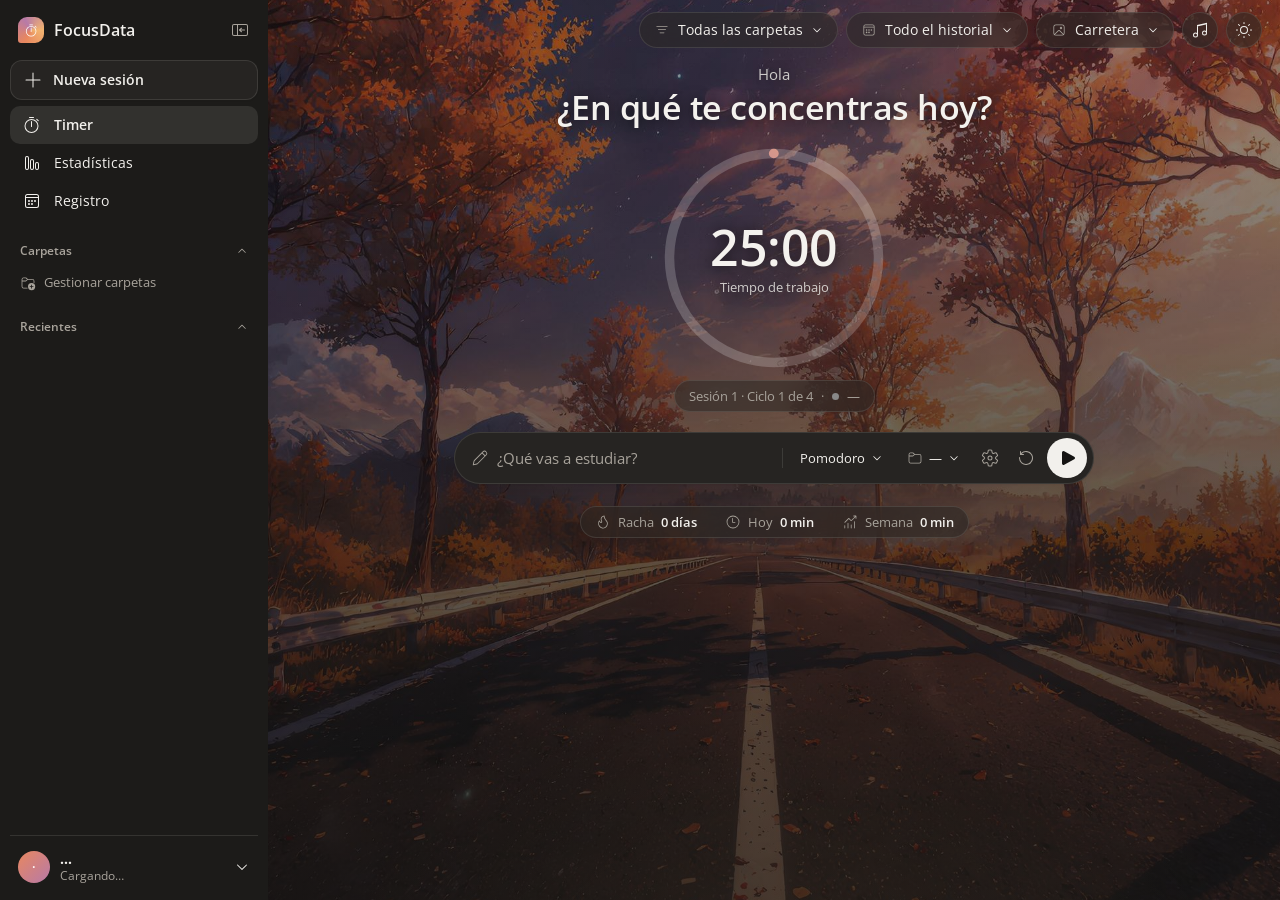
==== static/index.html @ 41c5fb95 "Web: filtro temporal global (hoy, semana, mes, año, todo el historial) - Nueva píldora 'Periodo' en " ====
<!DOCTYPE html>
<html lang="es" data-theme="dark">
<head>
  <meta charset="UTF-8">
  <meta name="viewport" content="width=device-width, initial-scale=1.0">
  <title>FocusData</title>
  <link rel="icon" type="image/svg+xml" href="/static/favicon.svg">
  <link rel="preconnect" href="https://fonts.googleapis.com">
  <link rel="preconnect" href="https://fonts.gstatic.com" crossorigin>
  <link rel="stylesheet" href="https://fonts.googleapis.com/css2?family=Open+Sans:wght@400;600;700&display=swap">
  <link rel="stylesheet" href="/static/css/tokens.css">
  <link rel="stylesheet" href="/static/css/app.css">
  <script type="module" src="/static/js/app.js"></script>
</head>
<body>

<!-- Degradado del anillo: toma los colores de la escena activa -->
<svg width="0" height="0" style="position:absolute" aria-hidden="true" focusable="false">
  <defs>
    <linearGradient id="ringGrad" x1="0" y1="0" x2="1" y2="1">
      <stop offset="0" style="stop-color:var(--s1)"/>
      <stop offset=".5" style="stop-color:var(--s2)"/>
      <stop offset="1" style="stop-color:var(--s3)"/>
    </linearGradient>
  </defs>
</svg>

<div class="app">

  <!-- ══ Barra lateral ══ -->
  <aside class="side" aria-label="Navegación">
    <div class="side-top">
      <span class="brand"><span class="brand-logo"><svg class="ic" aria-hidden="true"><use href="/static/img/icons.svg#i-timer"/></svg></span>FocusData</span>
      <button type="button" class="icon-btn" id="btn-side-close" aria-label="Ocultar barra lateral" title="Ocultar barra lateral"><svg class="ic" aria-hidden="true"><use href="/static/img/icons.svg#i-panel-close"/></svg></button>
    </div>
    <button type="button" class="side-new" id="btn-new"><svg class="ic" aria-hidden="true"><use href="/static/img/icons.svg#i-add"/></svg>Nueva sesión</button>
    <nav>
      <button type="button" class="nav-item" data-go="timer" aria-current="page"><svg class="ic" aria-hidden="true"><use href="/static/img/icons.svg#i-timer"/></svg>Timer</button>
      <button type="button" class="nav-item" data-go="stats"><svg class="ic" aria-hidden="true"><use href="/static/img/icons.svg#i-stats"/></svg>Estadísticas</button>
      <button type="button" class="nav-item" data-go="log"><svg class="ic" aria-hidden="true"><use href="/static/img/icons.svg#i-calendar"/></svg>Registro</button>
    </nav>
    <div class="side-scroll">
      <div class="side-sec">
        <button type="button" class="sec-h" data-toggle="side-folders" aria-expanded="true">Carpetas<svg class="ic s12 chev-d" aria-hidden="true"><use href="/static/img/icons.svg#i-chev-down"/></svg></button>
        <div class="tree-sub open" id="side-folders"><div>
          <div id="side-tree"></div>
          <button type="button" class="sec-link" data-go="folders"><svg class="ic s16" aria-hidden="true"><use href="/static/img/icons.svg#i-folder-add"/></svg>Gestionar carpetas</button>
        </div></div>
      </div>
      <div class="side-sec">
        <button type="button" class="sec-h" data-toggle="side-recents" aria-expanded="true">Recientes<svg class="ic s12 chev-d" aria-hidden="true"><use href="/static/img/icons.svg#i-chev-down"/></svg></button>
        <div class="tree-sub open" id="side-recents"><div id="recents"></div></div>
      </div>
    </div>
    <div class="side-foot">
      <button type="button" class="me" id="btn-me" aria-haspopup="menu" aria-expanded="false">
        <span class="avatar" id="me-avatar">·</span>
        <span class="me-text"><b id="me-name">…</b><small id="me-sub">Cargando…</small></span>
        <svg class="ic s16" aria-hidden="true"><use href="/static/img/icons.svg#i-chev-down"/></svg>
      </button>
    </div>
  </aside>
  <button type="button" class="side-backdrop" id="side-backdrop" aria-label="Cerrar barra lateral"></button>

  <!-- ══ Zona principal ══ -->
  <main class="main" data-bg-drop>
    <div class="scene" aria-hidden="true">
      <div class="scene-photo"></div>
      <div class="scene-amb"></div>
    </div>

    <header class="topbar">
      <button type="button" class="icon-btn open-side" id="btn-side-open" aria-label="Mostrar barra lateral" title="Mostrar barra lateral"><svg class="ic" aria-hidden="true"><use href="/static/img/icons.svg#i-panel-open"/></svg></button>
      <span class="crumb" id="crumb"></span>
      <span class="sp"></span>
      <button type="button" class="btn" id="btn-filter" aria-haspopup="menu" aria-expanded="false">
        <svg class="ic s16 lead" aria-hidden="true"><use href="/static/img/icons.svg#i-filter"/></svg>
        <span class="pill-label" id="btn-filter-label">Todas las carpetas</span>
        <svg class="ic s12" aria-hidden="true"><use href="/static/img/icons.svg#i-chev-down"/></svg>
      </button>
      <button type="button" class="btn" id="btn-period" aria-haspopup="menu" aria-expanded="false" title="Filtra el periodo que ves en Estadísticas y Registro">
        <svg class="ic s16 lead" aria-hidden="true"><use href="/static/img/icons.svg#i-calendar"/></svg>
        <span class="pill-label" id="btn-period-label">Todo el historial</span>
        <svg class="ic s12" aria-hidden="true"><use href="/static/img/icons.svg#i-chev-down"/></svg>
      </button>
      <button type="button" class="btn" id="btn-scene" aria-haspopup="menu" aria-expanded="false" title="Fondo de la aplicación">
        <svg class="ic s16 lead" aria-hidden="true"><use href="/static/img/icons.svg#i-image"/></svg>
        <span class="pill-label" id="btn-scene-label">Carretera</span>
        <svg class="ic s12" aria-hidden="true"><use href="/static/img/icons.svg#i-chev-down"/></svg>
      </button>
      <button type="button" class="icon-btn" id="btn-music" aria-haspopup="dialog" aria-expanded="false" aria-label="Música de concentración" title="Música de concentración"><svg class="ic" aria-hidden="true"><use href="/static/img/icons.svg#i-music"/></svg><span class="eq" aria-hidden="true"><i></i><i></i><i></i></span></button>
      <button type="button" class="icon-btn" id="btn-theme" aria-label="Cambiar a modo claro" title="Cambiar a modo claro"><svg class="ic" aria-hidden="true"><use id="btn-theme-icon" href="/static/img/icons.svg#i-sun"/></svg></button>
    </header>

    <div class="scroll" id="scroll">

      <!-- ── Timer ── -->
      <section class="view home" data-view="timer">
        <p class="hello" id="greeting">Hola</p>
        <h1 class="home-title">¿En qué te concentras hoy?</h1>
        <div class="ring" id="ring">
          <svg viewBox="0 0 120 120" aria-hidden="true">
            <circle class="ring-track" cx="60" cy="60" r="55" pathLength="100"/>
            <circle class="ring-fg" id="ring-fg" cx="60" cy="60" r="55" pathLength="100"/>
          </svg>
          <div class="ring-c" role="timer" aria-live="off">
            <div class="ring-time" id="t-time">25:00</div>
            <div class="ring-sub" id="t-phase">Tiempo de trabajo</div>
          </div>
        </div>
        <div class="home-meta">
          <span id="t-meta">Sesión 1 · Ciclo 1 de 4</span><span aria-hidden="true">·</span>
          <span class="dot" id="t-active-dot"></span><span id="t-active-path">—</span>
        </div>

        <div class="composer">
          <div class="comp-field">
            <svg class="ic comp-ic" aria-hidden="true"><use href="/static/img/icons.svg#i-edit"/></svg>
            <input class="comp-input" id="type-input" type="text" maxlength="40" autocomplete="off" spellcheck="false" placeholder="¿Qué vas a estudiar?" aria-label="¿Qué vas a estudiar?">
          </div>
          <span class="comp-sep" aria-hidden="true"></span>
          <div class="comp-tools">
            <button type="button" class="btn" id="btn-mode" aria-haspopup="menu" aria-expanded="false" title="Modo del temporizador">
              <span id="btn-mode-label">Pomodoro</span><svg class="ic s12" aria-hidden="true"><use href="/static/img/icons.svg#i-chev-down"/></svg>
            </button>
            <button type="button" class="btn" id="btn-active" aria-haspopup="menu" aria-expanded="false" title="Carpeta activa">
              <svg class="ic s16 lead" aria-hidden="true"><use href="/static/img/icons.svg#i-folder"/></svg><span class="pill-label" id="btn-active-label">—</span><svg class="ic s12" aria-hidden="true"><use href="/static/img/icons.svg#i-chev-down"/></svg>
            </button>
            <button type="button" class="icon-btn gear" id="btn-gear" aria-haspopup="dialog" aria-expanded="false" aria-label="Tiempos del Pomodoro" title="Tiempos del Pomodoro"><svg class="ic" aria-hidden="true"><use href="/static/img/icons.svg#i-settings"/></svg></button>
            <button type="button" class="icon-btn" id="btn-save" aria-label="Guardar sesión del cronómetro" title="Guardar sesión" hidden><svg class="ic" aria-hidden="true"><use href="/static/img/icons.svg#i-save"/></svg></button>
            <button type="button" class="icon-btn" id="btn-reset" aria-label="Reiniciar" title="Reiniciar"><svg class="ic" aria-hidden="true"><use href="/static/img/icons.svg#i-reset"/></svg></button>
            <button type="button" class="go" id="btn-toggle" aria-label="Iniciar" title="Iniciar"><svg class="ic" aria-hidden="true"><use id="btn-toggle-icon" href="/static/img/icons.svg#i-play"/></svg></button>
          </div>
        </div>

        <div class="chips" id="chips" hidden>
          <span class="chips-lab"><svg class="ic s16" aria-hidden="true"><use href="/static/img/icons.svg#i-sparkle"/></svg>Recomendados</span>
          <span id="chips-list" style="display:contents"></span>
        </div>
        <div class="home-stats">
          <span><svg class="ic" aria-hidden="true"><use href="/static/img/icons.svg#i-fire"/></svg>Racha <b id="hs-streak">0 días</b></span>
          <span><svg class="ic" aria-hidden="true"><use href="/static/img/icons.svg#i-clock"/></svg>Hoy <b id="hs-today">0 min</b></span>
          <span><svg class="ic" aria-hidden="true"><use href="/static/img/icons.svg#i-trend"/></svg>Semana <b id="hs-week">0 min</b></span>
        </div>
      </section>

      <!-- ── Estadísticas ── -->
      <section class="view" data-view="stats" hidden>
        <div class="v-head"><h2>Estadísticas</h2><span class="sub" id="stats-sub">Todas las carpetas</span></div>
        <div class="v-body">
          <div class="kpis" id="kpis"></div>
          <div class="grid2">
            <div class="card heat-card">
              <div class="card-h"><h3>Calendario de consistencia</h3><span>últimas 26 semanas</span></div>
              <div class="heat-wrap"><div class="heat" id="heat"></div></div>
              <div class="heat-legend">Menos
                <span class="c" style="background:var(--track)"></span>
                <span class="c" style="background:color-mix(in srgb, var(--accent) 30%, var(--track))"></span>
                <span class="c" style="background:color-mix(in srgb, var(--accent) 55%, var(--track))"></span>
                <span class="c" style="background:color-mix(in srgb, var(--accent) 78%, var(--track))"></span>
                <span class="c" style="background:var(--accent)"></span> Más</div>
            </div>
            <div class="card">
              <div class="card-h"><h3>Distribución por tema</h3><span id="donut-sub">en todo tu historial</span></div>
              <div id="donut"></div>
            </div>
          </div>
          <div class="card">
            <div class="card-h"><h3>Últimos 7 días</h3><span>minutos por día</span></div>
            <div class="chart-box" data-chart="week"></div>
          </div>
          <div class="card">
            <div class="card-h"><h3>Densidad por hora</h3><span id="hour-peak">minutos por hora del día</span></div>
            <div class="chart-box" data-chart="hour"></div>
          </div>
        </div>
      </section>

      <!-- ── Registro ── -->
      <section class="view" data-view="log" hidden>
        <div class="v-head">
          <h2>Registro</h2>
          <div class="v-tools">
            <button type="button" class="btn sm" id="log-type" aria-haspopup="menu" aria-expanded="false">
              <svg class="ic s16 lead" aria-hidden="true"><use href="/static/img/icons.svg#i-book"/></svg><span class="pill-label" id="log-type-label">Todos los tipos</span><svg class="ic s12" aria-hidden="true"><use href="/static/img/icons.svg#i-chev-down"/></svg>
            </button>
            <button type="button" class="btn sm" id="log-export" aria-haspopup="menu" aria-expanded="false">
              <svg class="ic s16 lead" aria-hidden="true"><use href="/static/img/icons.svg#i-download"/></svg>Exportar<svg class="ic s12" aria-hidden="true"><use href="/static/img/icons.svg#i-chev-down"/></svg>
            </button>
            <button type="button" class="btn sm danger" id="log-clear"><svg class="ic s16" aria-hidden="true"><use href="/static/img/icons.svg#i-delete"/></svg>Borrar historial</button>
          </div>
        </div>
        <div class="v-body">
          <div class="hint" id="log-count"></div>
          <div class="card flush"><div class="tbl-wrap" id="log-table"></div></div>
          <button type="button" class="btn" id="log-more" hidden>Mostrar más</button>
        </div>
      </section>

      <!-- ── Carpetas ── -->
      <section class="view" data-view="folders" hidden>
        <div class="v-head"><h2>Carpetas</h2></div>
        <div class="v-body">
          <p class="hint">Organiza tus sesiones en carpetas y subcarpetas. La <b>carpeta activa</b>, junto al botón de inicio, es donde se guardan las sesiones nuevas; el <b>filtro</b> solo cambia lo que ves en Estadísticas y Registro.</p>
          <div class="card">
            <div class="frows" id="folders-list"></div>
            <form class="folder-form" id="folder-form" novalidate>
              <input class="field" id="new-folder-name" maxlength="30" placeholder="Nueva carpeta (por ejemplo, Semestre 2)" aria-label="Nombre de la nueva carpeta">
              <input type="color" class="color-in" id="new-folder-color" value="#2a78d6" aria-label="Color de la carpeta" title="Color de la carpeta">
              <button type="button" class="btn sm" id="new-folder-parent" aria-haspopup="menu" aria-expanded="false" title="Dónde se crea">
                <svg class="ic s16 lead" aria-hidden="true"><use href="/static/img/icons.svg#i-home"/></svg><span class="pill-label" id="new-folder-parent-label">En la raíz</span><svg class="ic s12" aria-hidden="true"><use href="/static/img/icons.svg#i-chev-down"/></svg>
              </button>
              <button type="submit" class="btn sm primary"><svg class="ic s16" aria-hidden="true"><use href="/static/img/icons.svg#i-add"/></svg>Crear carpeta</button>
            </form>
          </div>
        </div>
      </section>

      <!-- ── Configuración ── -->
      <section class="view" data-view="settings" hidden>
        <div class="v-head"><h2>Configuración</h2></div>
        <div class="v-body">
          <div class="exps">
            <div class="exp">
              <div class="exp-h">
                <svg class="ic lead" aria-hidden="true"><use href="/static/img/icons.svg#i-moon"/></svg>
                <span class="exp-t"><b>Tema</b><span>Claro u oscuro. También lo cambias con el botón de arriba a la derecha.</span></span>
                <button type="button" class="btn sm" id="set-theme" aria-haspopup="menu" aria-expanded="false"><span id="set-theme-label">Oscuro</span><svg class="ic s12" aria-hidden="true"><use href="/static/img/icons.svg#i-chev-down"/></svg></button>
              </div>
            </div>
            <div class="exp">
              <button type="button" class="exp-h" data-toggle="set-scene" aria-expanded="true">
                <svg class="ic lead" aria-hidden="true"><use href="/static/img/icons.svg#i-image"/></svg>
                <span class="exp-t"><b>Escena de fondo</b><span>Elige una escena o sube tus propias imágenes</span></span>
                <svg class="ic s16 chev-d" aria-hidden="true"><use href="/static/img/icons.svg#i-chev-down"/></svg>
              </button>
              <div class="exp-body open" id="set-scene"><div><div class="exp-inner" id="bg-gallery"></div></div></div>
            </div>
            <div class="exp">
              <button type="button" class="exp-h" data-toggle="set-accent" aria-expanded="false">
                <svg class="ic lead" aria-hidden="true"><use href="/static/img/icons.svg#i-color"/></svg>
                <span class="exp-t"><b>Color de acento</b><span>Gráficos, calendario y selecciones</span></span>
                <span class="dot" style="--c:var(--accent);width:14px;height:14px"></span>
                <svg class="ic s16 chev-d" aria-hidden="true"><use href="/static/img/icons.svg#i-chev-down"/></svg>
              </button>
              <div class="exp-body" id="set-accent"><div inert><div class="exp-inner"><div class="swatches" id="accent-swatches"></div></div></div></div>
            </div>
            <div class="exp">
              <button type="button" class="exp-h" data-toggle="set-pomo-exp" aria-expanded="false">
                <svg class="ic lead" aria-hidden="true"><use href="/static/img/icons.svg#i-timer"/></svg>
                <span class="exp-t"><b>Tiempos del Pomodoro</b><span data-cfg-summary>25 min de trabajo</span></span>
                <svg class="ic s16 chev-d" aria-hidden="true"><use href="/static/img/icons.svg#i-chev-down"/></svg>
              </button>
              <div class="exp-body" id="set-pomo-exp"><div inert><div class="exp-inner" id="set-pomo"></div></div></div>
            </div>
            <div class="exp">
              <button type="button" class="exp-h" data-toggle="set-notify" aria-expanded="false">
                <svg class="ic lead" aria-hidden="true"><use href="/static/img/icons.svg#i-alert"/></svg>
                <span class="exp-t"><b>Notificaciones</b><span data-notify-summary>Avisos al terminar un pomodoro o un descanso</span></span>
                <svg class="ic s16 chev-d" aria-hidden="true"><use href="/static/img/icons.svg#i-chev-down"/></svg>
              </button>
              <div class="exp-body" id="set-notify"><div inert><div class="exp-inner" id="set-notify-body"></div></div></div>
            </div>
            <div class="exp">
              <button type="button" class="exp-h" data-toggle="set-music" aria-expanded="false">
                <svg class="ic lead" aria-hidden="true"><use href="/static/img/icons.svg#i-music"/></svg>
                <span class="exp-t"><b>Música de concentración</b><span data-music-status>Lo-fi, lluvia, olas y más</span></span>
                <svg class="ic s16 chev-d" aria-hidden="true"><use href="/static/img/icons.svg#i-chev-down"/></svg>
              </button>
              <div class="exp-body" id="set-music"><div inert><div class="exp-inner" id="set-music-body"></div></div></div>
            </div>
            <div class="exp">
              <button type="button" class="exp-h" data-toggle="set-data" aria-expanded="false">
                <svg class="ic lead" aria-hidden="true"><use href="/static/img/icons.svg#i-download"/></svg>
                <span class="exp-t"><b>Datos y exportación</b><span>Descarga o borra tu historial</span></span>
                <svg class="ic s16 chev-d" aria-hidden="true"><use href="/static/img/icons.svg#i-chev-down"/></svg>
              </button>
              <div class="exp-body" id="set-data"><div inert><div class="exp-inner">
                <div class="exp-row">
                  <span class="lbl">Exportar historial<small>CSV para Excel o Sheets; JSON como copia completa</small></span>
                  <button type="button" class="btn sm" id="set-export-csv"><svg class="ic s16" aria-hidden="true"><use href="/static/img/icons.svg#i-table"/></svg>CSV</button>
                  <button type="button" class="btn sm" id="set-export-json"><svg class="ic s16" aria-hidden="true"><use href="/static/img/icons.svg#i-download"/></svg>JSON</button>
                </div>
                <div class="exp-row">
                  <span class="lbl">Borrar todas las sesiones<small>También en el servidor. No se puede deshacer.</small></span>
                  <button type="button" class="btn sm danger" id="set-clear"><svg class="ic s16" aria-hidden="true"><use href="/static/img/icons.svg#i-delete"/></svg>Borrar historial…</button>
                </div>
              </div></div></div>
            </div>
            <div class="exp">
              <div class="exp-h">
                <svg class="ic lead" aria-hidden="true"><use href="/static/img/icons.svg#i-person"/></svg>
                <span class="exp-t"><b id="set-user">…</b><span>Sesión iniciada</span></span>
                <a class="btn sm" href="/logout"><svg class="ic s16" aria-hidden="true"><use href="/static/img/icons.svg#i-signout"/></svg>Cerrar sesión</a>
              </div>
            </div>
          </div>
        </div>
      </section>

      <!-- ── Ayuda ── -->
      <section class="view" data-view="help" hidden>
        <div class="v-head"><h2>Ayuda</h2></div>
        <div class="v-body">
          <div class="exps">
            <div class="exp">
              <button type="button" class="exp-h" data-toggle="help-timer" aria-expanded="true">
                <svg class="ic lead" aria-hidden="true"><use href="/static/img/icons.svg#i-timer"/></svg>
                <span class="exp-t"><b>Temporizador</b><span>Pomodoro, cronómetro, sesiones manuales y avisos</span></span>
                <svg class="ic s16 chev-d" aria-hidden="true"><use href="/static/img/icons.svg#i-chev-down"/></svg>
              </button>
              <div class="exp-body open" id="help-timer"><div><div class="exp-inner">
                <p class="help-p">Escribe en qué vas a trabajar en la barra de actividad y pulsa el botón de inicio (o <b>Enter</b>). Las sesiones de menos de un minuto no se registran.</p>
                <p class="help-p">En el menú de modo eliges <b>Pomodoro</b>, que cuenta hacia atrás y alterna trabajo y descansos con una alarma al terminar cada fase, o <b>Cronómetro</b>, que cuenta hacia adelante sin límite: cuando termines, guárdalo con el botón de disquete. En el cronómetro el anillo da una vuelta por hora.</p>
                <p class="help-p">La <b>rueda</b> de la barra ajusta los minutos de trabajo, descanso corto, descanso largo y cuántos ciclos pasan antes del descanso largo. ¿No usaste el temporizador? En el menú de modo está <b>Registrar sesión manual</b>.</p>
                <p class="help-p">Al terminar un pomodoro o un descanso suena una alarma y, si no estás mirando la app, recibes una <b>notificación</b>. En Chrome y Edge trae un botón para empezar la siguiente fase sin volver a la pestaña. Da el permiso y elige qué avisos quieres en <b>Configuración › Notificaciones</b>.</p>
              </div></div></div>
            </div>
            <div class="exp">
              <button type="button" class="exp-h" data-toggle="help-folders" aria-expanded="false">
                <svg class="ic lead" aria-hidden="true"><use href="/static/img/icons.svg#i-folder"/></svg>
                <span class="exp-t"><b>Carpetas, activa y filtro</b><span>Cómo se organizan y se ven tus sesiones</span></span>
                <svg class="ic s16 chev-d" aria-hidden="true"><use href="/static/img/icons.svg#i-chev-down"/></svg>
              </button>
              <div class="exp-body" id="help-folders"><div inert><div class="exp-inner">
                <p class="help-p">Las carpetas agrupan tus sesiones por contexto (Universidad › Semestre 1 › Cálculo) y admiten subcarpetas. Dos carpetas pueden llamarse igual si están en ramas distintas.</p>
                <p class="help-p">La carpeta junto al botón de inicio es la <b>activa</b>: ahí se guardan las sesiones nuevas. El <b>filtro</b> (arriba a la derecha, o haciendo clic en una carpeta de la barra lateral) solo cambia lo que ves en Estadísticas y Registro, e incluye sus subcarpetas.</p>
                <p class="help-p">El botón <b>⋯</b> de cada carpeta permite usarla como activa, crear una subcarpeta, renombrarla, moverla, archivarla o eliminarla. <b>Archivar</b> es reversible y sus datos siguen contando; <b>eliminar</b> es definitivo y te pregunta si mover o borrar las sesiones que contenga.</p>
              </div></div></div>
            </div>
            <div class="exp">
              <button type="button" class="exp-h" data-toggle="help-stats" aria-expanded="false">
                <svg class="ic lead" aria-hidden="true"><use href="/static/img/icons.svg#i-stats"/></svg>
                <span class="exp-t"><b>Estadísticas y Registro</b><span>Qué mide cada indicador</span></span>
                <svg class="ic s16 chev-d" aria-hidden="true"><use href="/static/img/icons.svg#i-chev-down"/></svg>
              </button>
              <div class="exp-body" id="help-stats"><div inert><div class="exp-inner">
                <p class="help-p"><b>Racha</b>: días seguidos con estudio. <b>Regularidad</b>: días de la última semana con 20 minutos o más. <b>Descanso activo</b>: minutos de descanso frente a minutos de estudio (lo ideal ronda el 20%). <b>Enfoque Pomodoro</b>: parte de tu tiempo medida con el Pomodoro.</p>
                <p class="help-p">Pasa el mouse sobre el calendario, la distribución por tema o los gráficos para ver el detalle de cada día u hora.</p>
                <p class="help-p">El <b>Registro</b> se filtra por tipo y periodo. Desde la tabla puedes cambiar la carpeta de una sesión, exportar a CSV o JSON, o borrar todo el historial (no se puede deshacer).</p>
              </div></div></div>
            </div>
            <div class="exp">
              <button type="button" class="exp-h" data-toggle="help-look" aria-expanded="false">
                <svg class="ic lead" aria-hidden="true"><use href="/static/img/icons.svg#i-image"/></svg>
                <span class="exp-t"><b>Fondos y apariencia</b><span>Escenas, imágenes propias, tema y color</span></span>
                <svg class="ic s16 chev-d" aria-hidden="true"><use href="/static/img/icons.svg#i-chev-down"/></svg>
              </button>
              <div class="exp-body" id="help-look"><div inert><div class="exp-inner">
                <p class="help-p">Elige una escena desde el menú de fondo, arriba a la derecha, o sube tus propias imágenes (JPG, PNG o WebP, hasta 6). También puedes arrastrar una imagen sobre la app. Se guardan en tu cuenta y el anillo toma sus colores.</p>
                <p class="help-p">El botón de sol y luna alterna el modo claro y oscuro. El color de acento de los gráficos se cambia en Configuración.</p>
              </div></div></div>
            </div>
            <div class="exp">
              <button type="button" class="exp-h" data-toggle="help-music" aria-expanded="false">
                <svg class="ic lead" aria-hidden="true"><use href="/static/img/icons.svg#i-music"/></svg>
                <span class="exp-t"><b>Música de concentración</b><span>Sonidos de fondo mientras trabajas</span></span>
                <svg class="ic s16 chev-d" aria-hidden="true"><use href="/static/img/icons.svg#i-chev-down"/></svg>
              </button>
              <div class="exp-body" id="help-music"><div inert><div class="exp-inner">
                <p class="help-p">El botón de la <b>nota musical</b>, arriba a la derecha, abre el panel de música: elige <b>Lo-fi</b>, <b>Ambiente</b>, <b>Lluvia</b>, <b>Bosque</b>, <b>Olas</b>, <b>Chimenea</b> o <b>Ruido marrón</b> y ajusta el volumen. Se generan en tu navegador, así que funcionan sin conexión.</p>
                <p class="help-p">Con <b>Sincronizar con el temporizador</b> activado, la música empieza al iniciar el trabajo y se pausa cuando pausas o empieza un descanso. Al sonar la alarma baja un momento para que la oigas. Tu elección y el volumen se recuerdan en este navegador.</p>
              </div></div></div>
            </div>
            <div class="exp">
              <button type="button" class="exp-h" data-toggle="help-data" aria-expanded="false">
                <svg class="ic lead" aria-hidden="true"><use href="/static/img/icons.svg#i-save"/></svg>
                <span class="exp-t"><b>Tus datos</b><span>Dónde se guardan tus sesiones</span></span>
                <svg class="ic s16 chev-d" aria-hidden="true"><use href="/static/img/icons.svg#i-chev-down"/></svg>
              </button>
              <div class="exp-body" id="help-data"><div inert><div class="exp-inner">
                <p class="help-p">Cada sesión se guarda en el servidor ligada a tu cuenta: entra desde otro dispositivo y tu historial estará ahí.</p>
                <p class="help-p">El navegador conserva además una copia local, así que si registras algo sin conexión se sube la próxima vez que abras la app.</p>
              </div></div></div>
            </div>
          </div>
        </div>
      </section>

    </div>
  </main>
</div>

<input type="file" id="bg-file" accept="image/jpeg,image/png,image/webp" hidden>
<div class="toast" id="toast" role="status" aria-live="polite"><svg class="ic" aria-hidden="true"><use href="/static/img/icons.svg#i-check-circle"/></svg><span></span></div>

</body>
</html>
---- static/css/tokens.css ----
/* ══════════════════════════════════════════════════════════════════
   FocusData — tokens de diseño (lenguaje Copilot / Fluent)
   Compartido por la app (index.html) y el login (login.html).

   Tipografía: Segoe UI Variable en Windows; Open Sans (del mismo
   diseñador, Steve Matteson) como respaldo en el resto de sistemas.
   Tema oscuro por defecto; [data-theme="light"] redefine SOLO tokens.
   --accent lo fija el JS con el color elegido por el usuario.
   ══════════════════════════════════════════════════════════════════ */
:root {
  --f-text: "Segoe UI Variable Text", "Segoe UI Variable", "Segoe UI", "Open Sans", system-ui, sans-serif;
  --f-display: "Segoe UI Variable Display", "Segoe UI Variable", "Segoe UI", "Open Sans", system-ui, sans-serif;
  --f-small: "Segoe UI Variable Small", "Segoe UI Variable", "Segoe UI", "Open Sans", system-ui, sans-serif;
  --ease: cubic-bezier(.1, .9, .2, 1);

  color-scheme: dark;
  --bg: #151413;
  --side: #1C1B19;
  --surface: rgba(44, 41, 38, .55);
  --surface-solid: #262422;
  --text: #F2F0EC;
  --muted: #A8A39B;
  --line: rgba(242, 240, 236, .11);
  --hover: rgba(242, 240, 236, .07);
  --sel-bg: rgba(242, 240, 236, .1);
  --track: rgba(242, 240, 236, .09);
  --accent: #3b82f6;
  --ink: #F2F0EC;
  --ink-fg: #151413;
  --focus: #7FB0FF;
  --good: #6CCB5F;
  --danger: #FF99A4;
  --danger-solid: #D13438;
  --break: #5CC8B8;
  --menu-bg: #2A2826;
  --menu-line: rgba(242, 240, 236, .1);
  --menu-shadow: 0 16px 40px -8px rgba(0, 0, 0, .65);
  --overlay: rgba(0, 0, 0, .55);
  --toast-bg: #F2F0EC;
  --toast-fg: #151413;
  --tip-bg: #2B2D31;
  --tip-fg: #F1F2F4;
  --tip-muted: #A9AEB7;
  --tip-line: #3A3D44;
  /* Escena: tres colores (ambiente y anillo), intensidad del ambiente y velo sobre fotos */
  --s1: #E8875F;
  --s2: #B77AA8;
  --s3: #F2B36F;
  --amb: 22%;
  --scrim: linear-gradient(180deg, rgba(21, 20, 19, .4) 0%, rgba(21, 20, 19, .66) 55%, rgba(21, 20, 19, .82) 100%);
  --photo-shadow: 0 1px 14px rgba(0, 0, 0, .6);
  /* Textos que flotan directamente sobre la foto: tinta clara en ambos temas */
  --on-photo: #F4F2EE;
  --on-photo-muted: rgba(244, 242, 238, .8);
  --track-photo: rgba(255, 255, 255, .2);
  --amb-photo: .3;
  /* Paleta categórica validada (orden fijo; el color sigue al tipo, nunca al puesto) */
  --cat-1: #3987e5; --cat-2: #d95926; --cat-3: #199e70; --cat-4: #c98500;
  --cat-5: #d55181; --cat-6: #008300; --cat-7: #9085e9; --cat-8: #e66767;
  --cat-other: #6f6b66;
}

[data-theme="light"] {
  color-scheme: light;
  --bg: #F7F6F4;
  --side: #EDEBE7;
  --surface: rgba(255, 255, 255, .6);
  --surface-solid: #FFFFFF;
  --text: #1C1B19;
  --muted: #69655E;
  --line: rgba(28, 27, 25, .10);
  --hover: rgba(28, 27, 25, .06);
  --sel-bg: rgba(28, 27, 25, .085);
  --track: rgba(28, 27, 25, .08);
  --ink: #1C1B19;
  --ink-fg: #FFFFFF;
  --focus: #2F6FEB;
  --good: #107C10;
  --danger: #C42B1C;
  --danger-solid: #C42B1C;
  --break: #0E8A7A;
  --menu-bg: #FFFFFF;
  --menu-line: rgba(28, 27, 25, .08);
  --menu-shadow: 0 14px 38px -10px rgba(40, 30, 20, .26), 0 2px 6px rgba(40, 30, 20, .06);
  --overlay: rgba(20, 18, 16, .35);
  --toast-bg: #1C1B19;
  --toast-fg: #FFFFFF;
  --tip-bg: #FFFFFF;
  --tip-fg: #1B1D21;
  --tip-muted: #5B616B;
  --tip-line: #D3D8DF;
  --amb: 44%;
  /* Sobre una foto, velo y ambiente quedan igual que en modo oscuro (misma exposición) */
  --amb-photo: .15;
  --cat-1: #2a78d6; --cat-2: #eb6834; --cat-3: #1baf7a; --cat-4: #eda100;
  --cat-5: #e87ba4; --cat-6: #008300; --cat-7: #4a3aa7; --cat-8: #e34948;
  --cat-other: #a8a29e;
}

*, *::before, *::after { box-sizing: border-box; }
html, body { margin: 0; height: 100%; }
body {
  background: var(--bg);
  color: var(--text);
  font-family: var(--f-text);
  font-size: 14px;
  line-height: 20px;
  -webkit-font-smoothing: antialiased;
}
button, input, select, textarea { font: inherit; color: inherit; }
button { cursor: pointer; }
h1, h2, h3, p { margin: 0; }
[hidden] { display: none !important; }
:focus-visible { outline: 2px solid var(--focus); outline-offset: 2px; }
.sr-only { position: absolute; width: 1px; height: 1px; overflow: hidden; clip: rect(0 0 0 0); white-space: nowrap; }
.muted { color: var(--muted); }
.tnum { font-variant-numeric: tabular-nums; }

/* Iconos Fluent (sprite en /static/img/icons.svg) */
.ic { width: 20px; height: 20px; fill: currentColor; flex: none; display: block; }
.ic.s16 { width: 16px; height: 16px; }
.ic.s12 { width: 12px; height: 12px; }

/* Barras de desplazamiento: finas, sin flechas, visibles al pasar el mouse */
::-webkit-scrollbar { width: 10px; height: 10px; }
::-webkit-scrollbar-track, ::-webkit-scrollbar-corner { background: transparent; }
::-webkit-scrollbar-button { display: none; width: 0; height: 0; }
::-webkit-scrollbar-thumb {
  border-radius: 10px; border: 3px solid transparent; background-clip: padding-box;
  background-color: color-mix(in srgb, var(--text) 14%, transparent);
}
:hover::-webkit-scrollbar-thumb { background-color: color-mix(in srgb, var(--text) 30%, transparent); }
::-webkit-scrollbar-thumb:hover { border-width: 2px; background-color: color-mix(in srgb, var(--text) 45%, transparent); }
@supports not selector(::-webkit-scrollbar) {
  * { scrollbar-width: thin; scrollbar-color: color-mix(in srgb, var(--text) 30%, transparent) transparent; }
}

/* ── Escena: ambiente de colores + foto opcional con velo ── */
.scene { position: absolute; inset: 0; overflow: hidden; pointer-events: none; z-index: 0; }
.scene-amb {
  position: absolute; inset: -4%;
  background:
    radial-gradient(38% 46% at 16% 10%, color-mix(in srgb, var(--s1) var(--amb), transparent), transparent 72%),
    radial-gradient(42% 52% at 90% 20%, color-mix(in srgb, var(--s2) var(--amb), transparent), transparent 72%),
    radial-gradient(60% 46% at 52% 104%, color-mix(in srgb, var(--s3) var(--amb), transparent), transparent 72%);
  transition: opacity .7s ease;
  animation: amb-drift 26s ease-in-out infinite alternate;
}
.scene-photo {
  position: absolute; inset: -3%;
  background: var(--photo, none) center / cover no-repeat;
  opacity: 0; transition: opacity .7s ease;
}
.scene-photo::after { content: ""; position: absolute; inset: 0; background: var(--scrim); }
html.has-photo .scene-photo { opacity: 1; animation: ken-burns 48s ease-in-out infinite alternate; }
html.has-photo .scene-amb { opacity: var(--amb-photo); }
/* Base oscura bajo la foto: el fundido de entrada parte de oscuro en ambos temas,
   así los textos en tinta clara se leen desde el primer instante. */
html.has-photo .scene { background: #151413; }
html.no-scene .scene-amb { opacity: 0; }
@keyframes amb-drift { to { transform: scale(1.07) translate(-1.5%, 1.2%); } }
@keyframes ken-burns { from { transform: scale(1.02); } to { transform: scale(1.09) translate(-1%, -.8%); } }

@media (prefers-reduced-motion: reduce) {
  *, *::before, *::after { animation-duration: .01ms !important; animation-iteration-count: 1 !important; transition-duration: .01ms !important; }
}

/* ── Botones y campos ── */
.btn {
  height: 36px; display: inline-flex; align-items: center; justify-content: center; gap: 8px;
  padding: 0 14px; border-radius: 18px; border: 1px solid var(--line);
  background: var(--surface); -webkit-backdrop-filter: blur(12px); backdrop-filter: blur(12px);
  color: var(--text); white-space: nowrap; transition: background .15s, border-color .15s;
}
.btn:hover { background: var(--surface-solid); }
a.btn { text-decoration: none; }
.btn:disabled { opacity: .5; cursor: not-allowed; }
.btn .lead { color: var(--muted); }
.btn.primary { background: var(--ink); color: var(--ink-fg); border-color: transparent; font-weight: 600; }
.btn.primary:hover:not(:disabled) { background: color-mix(in srgb, var(--ink) 88%, var(--bg)); }
.btn.primary .lead { color: inherit; }
.btn.danger { color: var(--danger); }
.btn.danger-solid { background: var(--danger-solid); color: #fff; border-color: transparent; font-weight: 600; }
.btn.danger-solid:hover:not(:disabled) { background: color-mix(in srgb, var(--danger-solid) 88%, #000); }
.btn.ghost { background: transparent; border-color: transparent; -webkit-backdrop-filter: none; backdrop-filter: none; }
.btn.ghost:hover { background: var(--hover); }
.btn.sm { height: 32px; padding: 0 12px; font-size: 13px; }

.icon-btn {
  width: 36px; height: 36px; border-radius: 10px; border: 0; background: none;
  display: grid; place-items: center; color: var(--muted); flex: none;
}
.icon-btn:hover, .icon-btn[aria-expanded="true"] { background: var(--hover); color: var(--text); }

.field {
  height: 36px; width: 100%; border-radius: 12px; border: 1px solid var(--line);
  background: var(--surface-solid); padding: 0 12px; color: var(--text); outline: none;
  transition: border-color .15s;
}
.field:focus { border-color: color-mix(in srgb, var(--text) 35%, transparent); }
.field::placeholder { color: var(--muted); }

/* ── Aviso flotante ── */
.toast {
  position: fixed; left: 50%; bottom: 24px; z-index: 3000;
  transform: translate(-50%, 12px); display: flex; gap: 10px; align-items: center;
  max-width: calc(100vw - 32px); padding: 10px 16px; border-radius: 12px;
  background: var(--toast-bg); color: var(--toast-fg); font-size: 13.5px;
  box-shadow: 0 10px 30px rgba(0, 0, 0, .25); opacity: 0; pointer-events: none;
  transition: opacity .2s, transform .25s var(--ease);
}
.toast.show { opacity: 1; transform: translate(-50%, 0); }
.toast .ic { color: #6CCB5F; }
.toast.error .ic { color: #FF7A85; }
---- static/css/app.css ----
/* ══════════════════════════════════════════════════════════════════
   FocusData — interfaz principal (requiere tokens.css)
   ══════════════════════════════════════════════════════════════════ */
body { overflow: hidden; }
.app { display: flex; height: 100vh; height: 100dvh; }

/* ── Barra lateral ── */
.side {
  width: 268px; flex: none; background: var(--side); display: flex; flex-direction: column;
  padding: 10px; position: relative; z-index: 40; transition: margin-left .3s var(--ease), transform .3s var(--ease);
}
html.side-collapsed .side { margin-left: -268px; }
.side-top { display: flex; align-items: center; justify-content: space-between; height: 40px; padding-left: 8px; }
.brand { display: flex; align-items: center; gap: 10px; font-family: var(--f-display); font-weight: 600; font-size: 16px; }
.brand-logo {
  width: 26px; height: 26px; border-radius: 9px 9px 9px 3px; display: grid; place-items: center; color: #fff;
  background: conic-gradient(from 210deg, var(--s1), var(--s2), var(--s3), var(--s1));
}
.brand-logo .ic { width: 15px; height: 15px; }
.side-new {
  display: flex; align-items: center; gap: 10px; height: 40px; margin: 10px 0 6px; padding: 0 12px;
  border-radius: 12px; border: 1px solid var(--line); background: var(--surface-solid); color: var(--text);
  font-weight: 600; box-shadow: 0 1px 2px rgba(0, 0, 0, .04);
}
.side-new:hover { border-color: color-mix(in srgb, var(--text) 22%, transparent); }
.nav-item {
  display: flex; align-items: center; gap: 12px; height: 38px; padding: 0 12px; border-radius: 10px;
  border: 0; background: none; width: 100%; text-align: left; color: var(--text);
}
.nav-item:hover { background: var(--hover); }
.nav-item[aria-current="page"] { background: var(--sel-bg); font-weight: 600; }
.side-scroll { flex: 1; overflow: auto; margin: 4px -6px 0; padding: 0 6px; }
.side-sec { margin-top: 12px; }
.sec-h {
  display: flex; align-items: center; gap: 6px; width: 100%; height: 30px; padding: 0 10px; border: 0;
  background: none; color: var(--muted); font-size: 12px; font-weight: 600; border-radius: 8px;
}
.sec-h:hover { color: var(--text); background: var(--hover); }
.sec-h .chev-d { margin-left: auto; transition: transform .2s var(--ease); }
.sec-h[aria-expanded="true"] .chev-d { transform: rotate(180deg); }
.side-sec .tree-sub > div { padding-bottom: 2px; }
.sec-link {
  display: flex; align-items: center; gap: 8px; width: 100%; height: 30px; margin-top: 2px; padding: 0 10px;
  border: 0; background: none; border-radius: 8px; color: var(--muted); font-size: 12.5px;
}
.sec-link:hover { background: var(--hover); color: var(--text); }
.side-empty { padding: 6px 12px; font-size: 12.5px; color: var(--muted); }
.rec-g { font-size: 11.5px; color: var(--muted); padding: 8px 12px 2px; }
.rec {
  display: flex; align-items: center; gap: 10px; width: 100%; height: 32px; padding: 0 12px; border-radius: 9px;
  border: 0; background: none; text-align: left; color: var(--text);
}
.rec:hover { background: var(--hover); }
.rec .t { flex: 1; min-width: 0; overflow: hidden; text-overflow: ellipsis; white-space: nowrap; }
.rec .m { font-size: 12px; color: var(--muted); font-variant-numeric: tabular-nums; }
.side-foot { padding-top: 8px; border-top: 1px solid var(--line); }
.me {
  width: 100%; display: flex; align-items: center; gap: 10px; padding: 6px 8px; border-radius: 12px;
  border: 0; background: none; text-align: left; color: var(--text);
}
.me:hover, .me[aria-expanded="true"] { background: var(--hover); }
.me-text { flex: 1; min-width: 0; }
.me b { display: block; font-size: 13.5px; line-height: 18px; overflow: hidden; text-overflow: ellipsis; white-space: nowrap; }
.me small { display: block; font-size: 12px; line-height: 16px; color: var(--muted); }
.avatar {
  width: 32px; height: 32px; border-radius: 50%; display: grid; place-items: center; flex: none;
  font-size: 13px; font-weight: 600; color: #fff; background: linear-gradient(135deg, var(--s1), var(--s2));
}
.dot { width: 9px; height: 9px; border-radius: 50%; flex: none; background: var(--c, #888); }
.side-backdrop { display: none; }

/* ── Árbol de carpetas ── */
.tree { list-style: none; margin: 0; padding: 0; }
.tn { display: flex; align-items: center; gap: 2px; padding-left: calc(var(--d, 0) * 16px); border-radius: 9px; position: relative; }
.tn-tog, .tn-pad { width: 24px; height: 30px; flex: none; display: grid; place-items: center; border: 0; background: none; color: var(--muted); border-radius: 6px; }
.tn-tog:hover { background: var(--hover); color: var(--text); }
.tn-tog .ic { transition: transform .2s var(--ease); }
.tn-tog[aria-expanded="true"] .ic { transform: rotate(90deg); }
.tn-main {
  flex: 1; min-width: 0; display: flex; align-items: center; gap: 9px; height: 32px; padding: 0 6px 0 4px;
  border: 0; background: none; border-radius: 9px; text-align: left; color: var(--text);
}
.tn-main:hover { background: var(--hover); }
.tn-name { flex: 1; min-width: 0; overflow: hidden; text-overflow: ellipsis; white-space: nowrap; }
.tn-meta { font-size: 12px; color: var(--muted); font-variant-numeric: tabular-nums; }
.tn.sel .tn-main { background: var(--sel-bg); font-weight: 600; }
.tn-more { width: 28px; height: 28px; border-radius: 8px; opacity: 0; }
.tn:hover .tn-more, .tn:focus-within .tn-more, .tn-more[aria-expanded="true"] { opacity: 1; }
.tn.archived .tn-name { color: var(--muted); font-style: italic; }
.tree-sub { display: grid; grid-template-rows: 0fr; transition: grid-template-rows .24s var(--ease); }
.tree-sub.open { grid-template-rows: 1fr; }
.tree-sub > div { overflow: hidden; min-height: 0; }

/* ── Zona principal ── */
.main { flex: 1; min-width: 0; position: relative; display: flex; flex-direction: column; overflow: hidden; }
.topbar { position: relative; z-index: 4; display: flex; align-items: center; gap: 8px; height: 60px; padding: 0 18px; flex: none; }
.topbar .sp { flex: 1; }
.open-side { display: none !important; }
html.side-collapsed .open-side { display: grid !important; }
.crumb { font-size: 13px; color: var(--muted); }
.topbar .icon-btn {
  background: var(--surface); border: 1px solid var(--line); border-radius: 18px; color: var(--text);
  -webkit-backdrop-filter: blur(12px); backdrop-filter: blur(12px);
}
.topbar .icon-btn:hover { background: var(--surface-solid); }
/* Textos sueltos sobre una foto: más tinta y un halo sutil */
html.has-photo .v-head h2 { color: var(--on-photo); text-shadow: var(--photo-shadow); }
html.has-photo .crumb, html.has-photo .v-head .sub, html.has-photo .v-body > .hint {
  color: var(--on-photo-muted); text-shadow: var(--photo-shadow);
}
html.has-photo .v-body > .hint b { color: var(--on-photo); }
.pill-label { max-width: 190px; overflow: hidden; text-overflow: ellipsis; white-space: nowrap; }
.scroll { position: relative; z-index: 1; flex: 1; overflow: auto; }
.view { padding: 0 44px 44px; }
.main.drag::after {
  content: "Suelta la imagen para usarla de fondo"; position: absolute; inset: 12px; z-index: 20;
  display: grid; place-items: center; border: 2px dashed var(--ink); border-radius: 22px;
  background: color-mix(in srgb, var(--bg) 78%, transparent);
  font-family: var(--f-display); font-size: 20px; font-weight: 600; color: var(--text);
}

/* ── Inicio: el temporizador como protagonista ── */
.home { display: flex; flex-direction: column; align-items: center; padding-top: 4px; }
.hello { color: var(--muted); font-size: 15px; }
.home-title {
  margin: 2px 0 16px; font-family: var(--f-display); font-weight: 600; font-size: 34px; line-height: 42px;
  letter-spacing: -.015em; text-wrap: balance; text-align: center;
}
.ring { position: relative; width: var(--size, 228px); height: var(--size, 228px); flex: none; }
.ring svg { width: 100%; height: 100%; transform: rotate(-90deg); display: block; }
.ring circle { fill: none; stroke-width: 5; stroke-linecap: round; }
.ring-track { stroke: var(--track); }
.ring-fg { stroke: url(#ringGrad); stroke-dasharray: 100; stroke-dashoffset: 100; transition: stroke-dashoffset 1s linear; }
.ring.is-break .ring-fg { stroke: var(--break); }
.ring-c { position: absolute; inset: 0; display: flex; flex-direction: column; align-items: center; justify-content: center; text-align: center; }
.ring-time { font-family: var(--f-display); font-weight: 600; font-size: 50px; line-height: 1.1; font-variant-numeric: tabular-nums; letter-spacing: -.01em; }
.ring-sub { font-size: 13px; color: var(--muted); margin-top: 2px; }
.home-meta { margin-top: 8px; font-size: 13px; color: var(--muted); display: flex; align-items: center; gap: 8px; flex-wrap: wrap; justify-content: center; }
.home-meta .dot { width: 7px; height: 7px; }

.composer {
  width: 100%; max-width: 640px; margin-top: 20px; display: flex; align-items: center; gap: 2px; min-height: 52px;
  padding: 0 6px 0 16px; background: var(--surface-solid); border: 1px solid var(--line); border-radius: 26px;
  box-shadow: 0 1px 2px rgba(0, 0, 0, .04), 0 14px 34px -20px rgba(60, 40, 20, .28); transition: border-color .15s;
}
.composer:focus-within { border-color: color-mix(in srgb, var(--text) 30%, transparent); }
.comp-ic { width: 18px; height: 18px; color: var(--muted); margin-right: 8px; }
.comp-field { flex: 1; min-width: 0; display: flex; align-items: center; }
.comp-input { flex: 1; min-width: 0; border: 0; background: none; outline: none; font-size: 15px; line-height: 22px; padding: 0; color: var(--text); text-overflow: ellipsis; }
.comp-input::placeholder { color: var(--muted); }
.comp-input:focus-visible { outline: none; }
.comp-sep { width: 1px; height: 20px; background: var(--line); margin: 0 4px; flex: none; }
.comp-tools { display: flex; align-items: center; gap: 2px; }
.composer .btn { height: 32px; padding: 0 10px; gap: 6px; font-size: 13px; background: transparent; border-color: transparent; -webkit-backdrop-filter: none; backdrop-filter: none; }
.composer .btn:hover, .composer .btn[aria-expanded="true"] { background: var(--hover); }
.composer .icon-btn { width: 34px; height: 34px; }
.gear .ic { transition: transform .5s var(--ease); }
.gear[aria-expanded="true"] .ic { transform: rotate(90deg); }
.go {
  width: 40px; height: 40px; margin-left: 2px; flex: none; border-radius: 50%; border: 0;
  background: var(--ink); color: var(--ink-fg); display: grid; place-items: center; transition: transform .15s var(--ease);
}
.go:hover { transform: scale(1.05); }
.chips { display: flex; gap: 8px; flex-wrap: wrap; justify-content: center; margin-top: 14px; align-items: center; }
.chips-lab { display: inline-flex; align-items: center; gap: 6px; font-size: 13px; color: var(--muted); margin-right: 2px; }
.chip {
  height: 32px; padding: 0 14px; border-radius: 16px; border: 1px solid var(--line); background: var(--surface);
  -webkit-backdrop-filter: blur(10px); backdrop-filter: blur(10px); display: inline-flex; align-items: center; gap: 7px; color: var(--text);
}
.chip:hover { background: var(--surface-solid); }
.chip.selected { border-color: color-mix(in srgb, var(--text) 40%, transparent); font-weight: 600; }
.home-stats { display: flex; gap: 28px; margin-top: 26px; font-size: 13px; color: var(--muted); flex-wrap: wrap; justify-content: center; }
.home-stats span { display: inline-flex; align-items: center; gap: 7px; }
.home-stats b { color: var(--text); font-weight: 600; }
.home-stats .ic { width: 16px; height: 16px; }
/* Sobre una foto (oscurecida igual en ambos temas) los textos sueltos van en tinta clara con halo */
html.has-photo .home-title, html.has-photo .ring-c { color: var(--on-photo); text-shadow: var(--photo-shadow); }
html.has-photo .hello, html.has-photo .ring-sub { color: var(--on-photo-muted); text-shadow: var(--photo-shadow); }
html.has-photo .ring-track { stroke: var(--track-photo); }
html.has-photo .home-meta, html.has-photo .home-stats, html.has-photo .chips-lab {
  padding: 5px 14px; border-radius: 16px; border: 1px solid var(--line); background: var(--surface);
  -webkit-backdrop-filter: blur(12px); backdrop-filter: blur(12px);
}
html.has-photo .home-stats { margin-top: 22px; }

/* ── Páginas ── */
.v-head { display: flex; align-items: flex-end; justify-content: space-between; gap: 12px; margin: 4px 0 18px; max-width: 1040px; flex-wrap: wrap; }
.v-head h2 { font-family: var(--f-display); font-size: 30px; line-height: 38px; font-weight: 600; letter-spacing: -.01em; }
.v-head .sub { font-size: 13px; color: var(--muted); }
.v-tools { display: flex; gap: 8px; align-items: center; flex-wrap: wrap; }
.v-body { max-width: 1040px; display: flex; flex-direction: column; gap: 14px; }
.card, .kpi {
  background: var(--surface); -webkit-backdrop-filter: blur(18px); backdrop-filter: blur(18px);
  border: 1px solid var(--line); border-radius: 20px; padding: 18px 20px;
}
.card.flush { padding: 6px; background: var(--surface-solid); }
.card-h { display: flex; justify-content: space-between; align-items: baseline; gap: 10px; margin: 0 0 10px; flex-wrap: wrap; }
.card-h h3 { font-size: 14px; line-height: 20px; font-weight: 600; }
.card-h span { font-size: 12px; color: var(--muted); }
.kpis { display: grid; grid-template-columns: repeat(4, minmax(0, 1fr)); gap: 12px; }
.kpi { padding: 14px 18px; }
.kpi-label { display: flex; align-items: center; gap: 6px; font-size: 12px; color: var(--muted); }
.kpi-label .ic { width: 16px; height: 16px; }
.kpi-val { font-family: var(--f-display); font-size: 26px; line-height: 34px; font-weight: 600; white-space: nowrap; }
.kpi-sub { font-size: 12px; color: var(--muted); }
.kpi-sub .up { color: var(--good); }
.kpi-sub .down { color: var(--danger); }
.grid2 { display: grid; grid-template-columns: minmax(0, 1.2fr) minmax(0, 1fr); gap: 14px; }
.empty { padding: 28px 16px; text-align: center; color: var(--muted); display: flex; flex-direction: column; align-items: center; gap: 8px; }
.empty .ic { width: 28px; height: 28px; opacity: .6; }

/* Gráficos de columnas (SVG al ancho real del contenedor) */
.chart-box { min-height: 24px; }
.chart { display: block; overflow: visible; }
.chart text { fill: var(--muted); font-family: var(--f-small); font-size: 11px; font-variant-numeric: tabular-nums; pointer-events: none; }
.chart .grid-l { stroke: var(--line); stroke-width: 1; }
.chart .hit { fill: transparent; }
.chart .col { outline: none; }
.chart .bar { fill: var(--accent); opacity: .42; transition: opacity .15s; }
.chart .bar.hi, .chart .col.tip-on .bar { opacity: 1; }
.chart .col:focus-visible .hit { stroke: var(--focus); stroke-width: 2; }
.chart .val { fill: var(--text); font-weight: 600; }

/* Dona de distribución */
.donut { display: flex; align-items: center; justify-content: center; flex-wrap: wrap; gap: 16px 20px; min-height: 210px; }
.donut-fig { position: relative; width: 124px; height: 124px; flex: none; }
.donut-fig svg { width: 100%; height: 100%; transform: rotate(-90deg); overflow: visible; display: block; }
.seg { fill: none; stroke-width: 20; transition: stroke-width .15s; outline: none; }
.seg.tip-on, .seg:focus-visible { stroke-width: 25; }
.donut-c { position: absolute; inset: 0; display: flex; flex-direction: column; align-items: center; justify-content: center; text-align: center; pointer-events: none; }
.donut-c b { font-family: var(--f-display); font-size: 14px; line-height: 18px; font-weight: 600; }
.donut-c span { font-size: 11px; color: var(--muted); }
.lg { flex: 1; min-width: 214px; max-width: 320px; display: flex; flex-direction: column; }
.lg-row { display: grid; grid-template-columns: 10px minmax(0, 1fr) auto 36px; align-items: center; gap: 8px; height: 27px; font-size: 13px; }
.lg-row + .lg-row { border-top: 1px solid var(--line); }
.lg-sw { width: 10px; height: 10px; border-radius: 3px; background: var(--c); }
.lg-name { overflow: hidden; text-overflow: ellipsis; white-space: nowrap; }
.lg-v { font-variant-numeric: tabular-nums; }
.lg-p { text-align: right; color: var(--muted); font-variant-numeric: tabular-nums; }

/* Calendario de consistencia: celdas cuadradas que llenan la tarjeta */
.heat-card { display: flex; flex-direction: column; }
.heat-wrap { overflow-x: auto; padding: 2px; }
.heat-card .heat-wrap { flex: 1; display: flex; align-items: center; }
.heat { display: grid; grid-auto-flow: column; grid-auto-columns: minmax(0, 1fr); grid-template-rows: 16px repeat(7, auto); gap: 3px; width: 100%; min-width: 320px; max-width: 620px; margin: 0 auto; }
.heat .m { font-size: 11px; color: var(--muted); line-height: 14px; white-space: nowrap; overflow: visible; min-width: 0; }
.heat .c { width: 100%; aspect-ratio: 1; border-radius: 3px; background: var(--track); }
.heat .c.l1 { background: color-mix(in srgb, var(--accent) 30%, var(--track)); }
.heat .c.l2 { background: color-mix(in srgb, var(--accent) 55%, var(--track)); }
.heat .c.l3 { background: color-mix(in srgb, var(--accent) 78%, var(--track)); }
.heat .c.l4 { background: var(--accent); }
.heat .c.fut { background: transparent; }
.heat .c.tip-on { box-shadow: 0 0 0 2px var(--text); }
.heat-legend { display: flex; align-items: center; gap: 4px; margin-top: 8px; font-size: 11px; color: var(--muted); }
.heat-legend .c { width: 12px; height: 12px; border-radius: 3px; display: inline-block; }

/* Tooltip compartido */
.tip {
  position: fixed; z-index: 2500; pointer-events: none; display: flex; flex-direction: column; padding: 6px 10px;
  border-radius: 8px; background: var(--tip-bg); color: var(--tip-fg); border: 1px solid var(--tip-line);
  box-shadow: 0 8px 22px rgba(0, 0, 0, .2); font-size: 12px; line-height: 16px; white-space: nowrap;
}
.tip b { font-size: 13px; line-height: 18px; font-weight: 600; }
.tip span { color: var(--tip-muted); }

/* Registro */
.tbl-wrap { overflow: auto; }
.tbl { width: 100%; border-collapse: collapse; font-size: 13.5px; min-width: 640px; }
.tbl th { text-align: left; font-weight: 600; font-size: 12px; color: var(--muted); padding: 8px 12px; border-bottom: 1px solid var(--line); white-space: nowrap; position: sticky; top: 0; background: var(--surface-solid); }
.tbl td { padding: 7px 12px; border-bottom: 1px solid var(--line); white-space: nowrap; }
.tbl tr:last-child td { border-bottom: 0; }
.tbl tbody tr:hover td { background: var(--hover); }
.tbl .num { text-align: right; font-variant-numeric: tabular-nums; }
.pill { display: inline-flex; align-items: center; height: 22px; padding: 0 9px; border-radius: 11px; font-size: 12px; background: var(--hover); color: var(--text); }
.pill.pomodoro { background: color-mix(in srgb, var(--accent) 18%, transparent); }
.pill.manual { background: color-mix(in srgb, var(--cat-2) 20%, transparent); }
.pill.cronometro { background: color-mix(in srgb, var(--cat-3) 20%, transparent); }
.cell-folder { display: inline-flex; align-items: center; gap: 8px; max-width: 380px; height: 30px; padding: 0 8px; border-radius: 8px; border: 1px solid transparent; background: none; color: var(--text); }
.cell-folder:hover, .cell-folder[aria-expanded="true"] { background: var(--hover); border-color: var(--line); }
.cell-folder .lbl { overflow: hidden; text-overflow: ellipsis; }
.cell-folder .chev { color: var(--muted); }
/* Hijo directo de .v-body (flex column, align-items: stretch por defecto): sin esto
   el botón se estira al ancho completo de la tarjeta. */
#log-more { align-self: flex-start; }

/* Carpetas */
.frows { display: flex; flex-direction: column; }
.frow { display: flex; align-items: center; gap: 10px; min-height: 44px; padding: 4px 8px 4px calc(8px + var(--d, 0) * 22px); border-bottom: 1px solid var(--line); }
.frow:last-child { border-bottom: 0; }
.frow .dot { width: 11px; height: 11px; }
.frow .name { flex: 1; min-width: 0; overflow: hidden; text-overflow: ellipsis; white-space: nowrap; }
.frow.archived .name { color: var(--muted); text-decoration: line-through; }
.frow .meta { font-size: 12px; color: var(--muted); font-variant-numeric: tabular-nums; }
.frow .badge { font-size: 11px; padding: 1px 8px; border-radius: 10px; background: var(--hover); color: var(--muted); }
.folder-form { display: flex; gap: 8px; align-items: center; flex-wrap: wrap; margin-top: 14px; padding-top: 14px; border-top: 1px solid var(--line); }
.folder-form .field { flex: 1; min-width: 180px; }
.color-in { width: 36px; height: 36px; border: 1px solid var(--line); border-radius: 10px; padding: 3px; background: var(--surface-solid); cursor: pointer; }
.hint { font-size: 13px; color: var(--muted); line-height: 20px; max-width: 72ch; }
.hint b { color: var(--text); font-weight: 600; }

/* Configuración y Ayuda: expansores */
.exps { display: flex; flex-direction: column; gap: 8px; }
.exp { background: var(--surface); -webkit-backdrop-filter: blur(18px); backdrop-filter: blur(18px); border: 1px solid var(--line); border-radius: 18px; }
.exp-h { width: 100%; display: flex; align-items: center; gap: 16px; min-height: 68px; padding: 12px 16px; border: 0; background: none; text-align: left; color: var(--text); border-radius: inherit; }
div.exp-h { cursor: default; }
button.exp-h:hover { background: var(--hover); }
button.exp-h[aria-expanded="true"] { border-bottom-left-radius: 0; border-bottom-right-radius: 0; }
.exp-h .lead { color: var(--text); }
.exp-t { flex: 1; min-width: 0; }
.exp-t b { display: block; font-weight: 400; font-size: 14px; }
.exp-t span { display: block; font-size: 12px; color: var(--muted); }
.exp-h .chev-d { transition: transform .2s var(--ease); color: var(--muted); }
.exp-h[aria-expanded="true"] .chev-d { transform: rotate(180deg); }
.exp-body { display: grid; grid-template-rows: 0fr; transition: grid-template-rows .24s var(--ease); }
.exp-body.open { grid-template-rows: 1fr; }
.exp-body > div { overflow: hidden; min-height: 0; }
.exp-inner { border-top: 1px solid var(--line); padding: 4px 16px 8px 52px; }
.exp-row { display: flex; align-items: center; gap: 12px; min-height: 52px; border-bottom: 1px solid var(--line); flex-wrap: wrap; padding: 6px 0; }
.exp-row:last-child { border-bottom: 0; }
.exp-row .lbl { flex: 1; min-width: 160px; }
.exp-row .lbl small { display: block; font-size: 12px; color: var(--muted); }
.help-p { font-size: 13.5px; line-height: 21px; color: var(--muted); max-width: 72ch; padding: 8px 0; }
.help-p b { color: var(--text); font-weight: 600; }
.help-p + .help-p { padding-top: 0; }
.swatches { display: flex; gap: 8px; flex-wrap: wrap; padding: 12px 0; align-items: center; }
.sw { width: 32px; height: 32px; border-radius: 8px; border: 2px solid transparent; background: var(--c); padding: 0; box-shadow: inset 0 0 0 2px var(--surface-solid); }
.sw[aria-pressed="true"] { border-color: var(--text); }
.sw-custom { display: inline-flex; align-items: center; gap: 8px; margin-left: 6px; font-size: 13px; color: var(--muted); cursor: pointer; }

/* Interruptor (Configuración › Notificaciones) */
label.exp-row { cursor: pointer; }
.switch {
  -webkit-appearance: none; appearance: none; position: relative; flex: none; width: 40px; height: 20px; margin: 0;
  border-radius: 10px; border: 1px solid var(--muted); background: transparent; cursor: pointer;
  transition: background .15s, border-color .15s;
}
.switch::before {
  content: ""; position: absolute; top: 3px; left: 3px; width: 12px; height: 12px; border-radius: 50%;
  background: var(--muted); transition: transform .15s var(--ease), background .15s;
}
.switch:checked { background: var(--ink); border-color: var(--ink); }
.switch:checked::before { transform: translateX(20px); background: var(--ink-fg); }
.switch:disabled { opacity: .45; cursor: default; }

/* Galería de fondos */
.bg-grid { display: grid; grid-template-columns: repeat(auto-fill, minmax(150px, 1fr)); gap: 10px; padding: 14px 0 8px; }
.bg-tile { position: relative; aspect-ratio: 16 / 10; border-radius: 12px; overflow: hidden; background: var(--sw-bg) center / cover no-repeat; box-shadow: inset 0 0 0 1px var(--line); }
.bg-pick { position: absolute; inset: 0; border: 0; padding: 0; background: none; display: flex; align-items: flex-end; border-radius: inherit; color: #fff; }
.bg-pick[aria-pressed="true"] { box-shadow: inset 0 0 0 2px var(--ink), inset 0 0 0 4px var(--surface-solid); }
.bg-name { margin: 6px; padding: 1px 8px; border-radius: 8px; font-size: 12px; line-height: 18px; background: rgba(0, 0, 0, .46); -webkit-backdrop-filter: blur(6px); backdrop-filter: blur(6px); max-width: calc(100% - 12px); overflow: hidden; text-overflow: ellipsis; white-space: nowrap; }
.bg-check { position: absolute; top: 8px; right: 8px; width: 22px; height: 22px; border-radius: 50%; display: none; place-items: center; background: var(--ink); color: var(--ink-fg); }
.bg-pick[aria-pressed="true"] .bg-check { display: grid; }
.bg-del { position: absolute; top: 7px; left: 7px; height: 24px; min-width: 24px; padding: 0 6px; border-radius: 12px; border: 0; display: none; align-items: center; justify-content: center; gap: 4px; background: rgba(0, 0, 0, .55); color: #fff; font-size: 12px; }
.bg-del span:empty { display: none; }
.bg-tile:hover .bg-del, .bg-del:focus-visible, .bg-del.confirm { display: inline-flex; }
.bg-del.confirm { background: var(--danger-solid); }
button.bg-add { border: 1.5px dashed color-mix(in srgb, var(--text) 30%, transparent); box-shadow: none; background: var(--surface-solid); display: flex; flex-direction: column; align-items: center; justify-content: center; gap: 1px; padding: 6px; color: var(--text); text-align: center; }
button.bg-add:hover, button.bg-add.drag { border-color: var(--ink); background: color-mix(in srgb, var(--accent) 8%, var(--surface-solid)); }
button.bg-add b { font-weight: 600; font-size: 13px; }
button.bg-add span { font-size: 11.5px; color: var(--muted); }
button.bg-add:disabled { cursor: progress; opacity: .7; }
.bg-hint { margin: 0 0 10px; font-size: 12px; line-height: 18px; color: var(--muted); max-width: 72ch; }

/* ── Menús y paneles desplegables (un solo panel fijo, reutilizado) ── */
.menu {
  position: fixed; z-index: 2000; min-width: 220px; max-width: calc(100vw - 16px); padding: 4px;
  display: flex; flex-direction: column; background: var(--menu-bg); border: 1px solid var(--menu-line);
  border-radius: 14px; box-shadow: var(--menu-shadow); animation: menu-in .18s var(--ease);
}
.menu.up { animation-name: menu-up; }
.menu:focus { outline: none; }
@keyframes menu-in { from { opacity: 0; transform: translateY(-8px); } }
@keyframes menu-up { from { opacity: 0; transform: translateY(8px); } }
.menu-search { display: flex; align-items: center; gap: 8px; padding: 4px 10px 8px 12px; margin-bottom: 4px; border-bottom: 1px solid var(--line); color: var(--muted); }
.menu-search input { flex: 1; min-width: 0; border: 0; background: none; outline: none; color: var(--text); height: 28px; }
.menu-list { overflow: auto; display: flex; flex-direction: column; gap: 1px; }
.mi {
  display: flex; align-items: center; gap: 10px; width: 100%; min-height: 34px;
  padding: 6px 10px 6px calc(10px + var(--d, 0) * 16px); border: 0; border-radius: 9px; background: none;
  text-align: left; color: var(--text); white-space: nowrap;
}
.mi:hover:not(:disabled), .mi:focus-visible { background: var(--hover); outline: none; }
.mi:disabled { opacity: .4; cursor: default; }
.mi .check { color: var(--accent); visibility: hidden; }
.mi[aria-checked="true"] { font-weight: 600; }
.mi[aria-checked="true"] .check { visibility: visible; }
.mi .lbl { flex: 1; min-width: 0; overflow: hidden; text-overflow: ellipsis; }
.mi .hint { margin-left: auto; padding-left: 16px; color: var(--muted); font-size: 12px; font-weight: 400; }
.mi .muted-ic { color: var(--muted); }
.mi.danger { color: var(--danger); }
.mi-thumb { width: 30px; height: 20px; border-radius: 4px; background: center / cover no-repeat; flex: none; box-shadow: inset 0 0 0 1px rgba(0, 0, 0, .12); }
.mi-sep { height: 1px; background: var(--line); margin: 4px 6px; flex: none; }
.mi-head { padding: 8px 10px 2px; font-size: 12px; color: var(--muted); font-weight: 600; }
.mi-empty { padding: 14px 10px; text-align: center; font-size: 13px; color: var(--muted); }
.menu.pop { width: 290px; padding: 14px 16px 12px; }

/* Panel de la rueda del Pomodoro */
.pp-head { display: flex; flex-direction: column; margin-bottom: 4px; }
.pp-head b { font-family: var(--f-display); font-size: 16px; line-height: 22px; font-weight: 600; }
.pp-head span { font-size: 12px; color: var(--muted); }
.pp-row { display: grid; grid-template-columns: minmax(0, 1fr) auto; align-items: center; column-gap: 10px; padding: 9px 0 7px; border-bottom: 1px solid var(--line); }
.pp-row label { font-size: 13.5px; line-height: 18px; }
.pp-row input[type=range] { grid-column: 1 / -1; width: 100%; margin: 6px 0 0; accent-color: var(--ink); }
.pp-step { display: inline-flex; align-items: center; gap: 2px; padding: 2px; border: 1px solid var(--line); border-radius: 16px; }
.pp-step button { width: 26px; height: 26px; border-radius: 50%; border: 0; background: none; display: grid; place-items: center; color: var(--text); }
.pp-step button:hover:not(:disabled) { background: var(--hover); }
.pp-step button:disabled { opacity: .35; cursor: default; }
.pp-step output { min-width: 50px; text-align: center; font-size: 13px; font-weight: 600; font-variant-numeric: tabular-nums; }
.pp-note { margin-top: 8px; font-size: 12px; color: var(--muted); }
.pp-foot { display: flex; justify-content: space-between; gap: 8px; margin-top: 12px; }
.pp-foot .btn { height: 32px; }
.exp-inner .pp-row { max-width: 460px; }
.exp-inner .pp-row:last-child { border-bottom: 0; }

/* Música de concentración: botón de la barra superior, panel y sección de Configuración */
.eq { display: inline-flex; align-items: flex-end; gap: 2px; height: 14px; }
.eq i { width: 3px; height: 100%; border-radius: 2px; background: currentColor; transform-origin: bottom; animation: eq 1s ease-in-out infinite; }
.eq i:nth-child(2) { animation-duration: .8s; animation-delay: -.4s; }
.eq i:nth-child(3) { animation-duration: 1.15s; animation-delay: -.7s; }
@keyframes eq { 0%, 100% { transform: scaleY(.3); } 50% { transform: scaleY(1); } }
#btn-music .eq { display: none; }
#btn-music.on { color: var(--text); }
#btn-music.on .ic { display: none; }
#btn-music.on .eq { display: inline-flex; }
.menu.mu-pop { width: 356px; }
.mu-lab { margin-top: 10px; font-size: 12px; font-weight: 600; color: var(--muted); }
.mu-grid { display: grid; grid-template-columns: repeat(auto-fill, minmax(132px, 1fr)); gap: 6px; padding: 10px 0; }
.mu-lab + .mu-grid { padding-top: 6px; }
.mu-tile {
  display: flex; align-items: center; gap: 10px; min-width: 0; padding: 6px 10px 6px 6px; border-radius: 12px;
  border: 1px solid var(--line); background: var(--surface-solid); color: var(--text); text-align: left;
}
.mu-tile:hover { background: color-mix(in srgb, var(--text) 5%, var(--surface-solid)); }
.mu-tile[aria-pressed="true"] { border-color: var(--ink); box-shadow: inset 0 0 0 1px var(--ink); }
.mu-sw { width: 30px; height: 30px; flex: none; border-radius: 9px; display: grid; place-items: center; color: #fff; background: linear-gradient(135deg, var(--c1), var(--c2)); }
.mu-sw .eq { display: none; height: 12px; }
.mu-tile.playing .mu-sw .eq { display: inline-flex; }
.mu-t { min-width: 0; }
.mu-t b, .mu-t small { display: block; overflow: hidden; text-overflow: ellipsis; white-space: nowrap; }
.mu-t b { font-size: 13px; line-height: 17px; font-weight: 600; }
.mu-t small { font-size: 11.5px; line-height: 15px; color: var(--muted); }
.mu-bar { display: flex; align-items: center; gap: 10px; padding: 8px 0; border-top: 1px solid var(--line); }
.mu-play { width: 34px; height: 34px; flex: none; border-radius: 50%; border: 0; display: grid; place-items: center; background: var(--ink); color: var(--ink-fg); }
.mu-bar input[type=range] { flex: 1; min-width: 0; accent-color: var(--ink); }
.mu-bar output { min-width: 40px; text-align: right; font-size: 13px; font-weight: 600; font-variant-numeric: tabular-nums; }
.mu-sync { display: flex; align-items: flex-start; gap: 10px; padding: 10px 0 2px; border-top: 1px solid var(--line); font-size: 13.5px; line-height: 18px; cursor: pointer; }
.mu-sync input { flex: none; margin: 2px 0 0; accent-color: var(--ink); }
.mu-sync small { display: block; font-size: 12px; line-height: 17px; color: var(--muted); }
.exp-inner .mu-grid { max-width: 720px; grid-template-columns: repeat(auto-fill, minmax(168px, 1fr)); }
.exp-inner .mu-bar, .exp-inner .mu-sync { max-width: 460px; }
.exp-inner .mu-sync { padding-bottom: 10px; }

/* ── Modales ── */
.modal-overlay { position: fixed; inset: 0; z-index: 1500; display: flex; align-items: center; justify-content: center; padding: 20px; background: var(--overlay); animation: fade-in .15s ease; }
@keyframes fade-in { from { opacity: 0; } }
.modal {
  width: 100%; max-width: 460px; max-height: calc(100vh - 40px); overflow-y: auto; padding: 24px;
  background: var(--surface-solid); border: 1px solid var(--line); border-radius: 22px; box-shadow: var(--menu-shadow);
  animation: modal-in .22s var(--ease);
}
@keyframes modal-in { from { opacity: 0; transform: translateY(10px) scale(.98); } }
.modal h3 { font-family: var(--f-display); font-size: 20px; line-height: 28px; font-weight: 600; display: flex; align-items: center; gap: 10px; margin-bottom: 6px; }
.modal-sub { font-size: 13.5px; color: var(--muted); line-height: 21px; margin-bottom: 18px; }
.modal-sub b { color: var(--text); }
.modal-field { margin-bottom: 16px; }
.modal-label { display: block; font-size: 12px; font-weight: 600; color: var(--muted); margin-bottom: 6px; }
.modal-field .btn { width: 100%; justify-content: flex-start; border-radius: 12px; background: var(--surface-solid); }
.modal-field .btn .lbl { flex: 1; text-align: left; overflow: hidden; text-overflow: ellipsis; }
.modal-actions { display: flex; gap: 8px; justify-content: flex-end; flex-wrap: wrap; margin-top: 6px; }
.choice-list { display: flex; flex-direction: column; gap: 8px; }
.choice { display: flex; align-items: flex-start; gap: 10px; padding: 12px 14px; cursor: pointer; border: 1px solid var(--line); border-radius: 14px; }
.choice:hover { background: var(--hover); }
.choice:has(input:checked) { border-color: color-mix(in srgb, var(--text) 45%, transparent); background: var(--sel-bg); }
.choice input { margin-top: 3px; accent-color: var(--ink); flex: none; }
.choice-text { font-size: 13.5px; line-height: 20px; }
.choice-text small { display: block; font-size: 12px; color: var(--muted); }
.modal-warn { display: flex; align-items: flex-start; gap: 10px; padding: 12px 14px; margin-bottom: 16px; border-radius: 14px; font-size: 13px; line-height: 19px; background: color-mix(in srgb, var(--danger-solid) 12%, transparent); border: 1px solid color-mix(in srgb, var(--danger-solid) 30%, transparent); }
.modal-warn .ic { color: var(--danger); margin-top: 1px; }
.modal ul.news { list-style: none; margin: 0 0 18px; padding: 0; display: flex; flex-direction: column; gap: 12px; }
.modal ul.news li { display: flex; gap: 10px; font-size: 13.5px; line-height: 20px; }
.modal ul.news .ic { color: var(--accent); margin-top: 1px; }

/* ── Adaptación a pantallas estrechas ── */
@media (max-width: 1100px) {
  .view { padding: 0 24px 36px; }
  .kpis { grid-template-columns: repeat(2, minmax(0, 1fr)); }
}
@media (max-width: 900px) {
  .side { position: fixed; left: 0; top: 0; bottom: 0; margin-left: 0 !important; box-shadow: 0 0 40px rgba(0, 0, 0, .35); }
  html.side-collapsed .side { transform: translateX(-105%); box-shadow: none; }
  .side-backdrop { display: block; position: fixed; inset: 0; z-index: 35; background: var(--overlay); border: 0; }
  html.side-collapsed .side-backdrop { display: none; }
  html:not(.side-collapsed) .open-side { display: none !important; }
  .open-side { display: grid !important; }
  .grid2 { grid-template-columns: 1fr; }
  .topbar { padding: 0 10px; gap: 6px; }
  .pill-label { max-width: 110px; }
  .crumb { display: none; }
}
@media (max-width: 640px) {
  .view { padding: 0 14px 30px; }
  .home-title { font-size: 26px; line-height: 32px; }
  .ring { --size: 196px; }
  .ring-time { font-size: 42px; }
  .composer { flex-wrap: wrap; padding: 8px 8px 8px 14px; border-radius: 22px; }
  .comp-field { flex-basis: 100%; min-height: 36px; }
  .comp-sep { display: none; }
  .comp-tools { flex: 1; justify-content: flex-end; }
  .home-stats { gap: 14px; }
  .v-head h2 { font-size: 24px; line-height: 30px; }
  .topbar .pill-label { display: none; }
  .exp-inner { padding-left: 16px; }
  .kpi-val { font-size: 22px; line-height: 30px; }
}
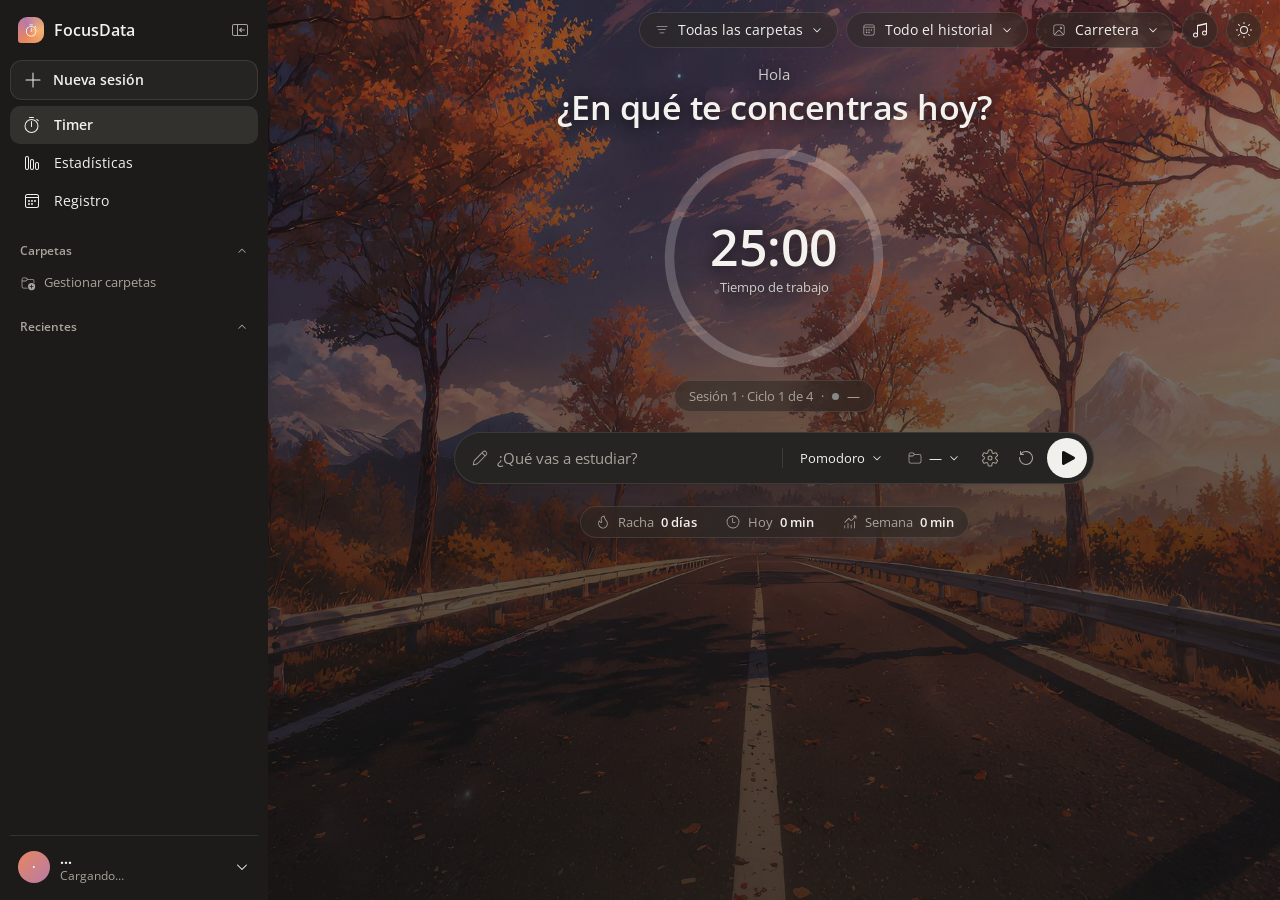
==== commit 3a604891: "Web: descanso intermedio en el cronómetro, recomendados por carpeta y filtro recordado - Cronómetro:" ====
--- a/static/index.html
+++ b/static/index.html
@@ -127,6 +127,7 @@
               <svg class="ic s16 lead" aria-hidden="true"><use href="/static/img/icons.svg#i-folder"/></svg><span class="pill-label" id="btn-active-label">—</span><svg class="ic s12" aria-hidden="true"><use href="/static/img/icons.svg#i-chev-down"/></svg>
             </button>
             <button type="button" class="icon-btn gear" id="btn-gear" aria-haspopup="dialog" aria-expanded="false" aria-label="Tiempos del Pomodoro" title="Tiempos del Pomodoro"><svg class="ic" aria-hidden="true"><use href="/static/img/icons.svg#i-settings"/></svg></button>
+            <button type="button" class="icon-btn" id="btn-midbreak" aria-haspopup="menu" aria-expanded="false" aria-label="Tomar un descanso intermedio" title="Descanso intermedio" hidden><svg class="ic" aria-hidden="true"><use href="/static/img/icons.svg#i-coffee"/></svg></button>
             <button type="button" class="icon-btn" id="btn-save" aria-label="Guardar sesión del cronómetro" title="Guardar sesión" hidden><svg class="ic" aria-hidden="true"><use href="/static/img/icons.svg#i-save"/></svg></button>
             <button type="button" class="icon-btn" id="btn-reset" aria-label="Reiniciar" title="Reiniciar"><svg class="ic" aria-hidden="true"><use href="/static/img/icons.svg#i-reset"/></svg></button>
             <button type="button" class="go" id="btn-toggle" aria-label="Iniciar" title="Iniciar"><svg class="ic" aria-hidden="true"><use id="btn-toggle-icon" href="/static/img/icons.svg#i-play"/></svg></button>
@@ -134,7 +135,7 @@
         </div>
 
         <div class="chips" id="chips" hidden>
-          <span class="chips-lab"><svg class="ic s16" aria-hidden="true"><use href="/static/img/icons.svg#i-sparkle"/></svg>Recomendados</span>
+          <span class="chips-lab"><svg class="ic s16" aria-hidden="true"><use href="/static/img/icons.svg#i-sparkle"/></svg><span id="chips-lab-text">Recomendados</span></span>
           <span id="chips-list" style="display:contents"></span>
         </div>
         <div class="home-stats">
@@ -164,6 +165,10 @@
               <div class="card-h"><h3>Distribución por tema</h3><span id="donut-sub">en todo tu historial</span></div>
               <div id="donut"></div>
             </div>
+          </div>
+          <div class="card">
+            <div class="card-h"><h3>Distribución por carpeta</h3><span id="fdist-sub">en todo tu historial</span></div>
+            <div id="fdist"></div>
           </div>
           <div class="card">
             <div class="card-h"><h3>Últimos 7 días</h3><span>minutos por día</span></div>
--- a/static/css/app.css
+++ b/static/css/app.css
@@ -237,6 +237,32 @@
 .lg-name { overflow: hidden; text-overflow: ellipsis; white-space: nowrap; }
 .lg-v { font-variant-numeric: tabular-nums; }
 .lg-p { text-align: right; color: var(--muted); font-variant-numeric: tabular-nums; }
+
+/* Distribución por carpeta: barras horizontales, una por carpeta */
+.fdist { display: flex; flex-direction: column; }
+.fdist-row {
+  display: grid; grid-template-columns: 10px minmax(0, 1fr) minmax(60px, 2fr) auto 38px;
+  align-items: center; gap: 8px; height: 32px; font-size: 13px;
+  border: 0; background: none; width: 100%; text-align: left; font: inherit; color: inherit;
+  padding: 0 6px; border-radius: 6px; cursor: pointer;
+}
+.fdist-row:hover, .fdist-row:focus-visible { background: var(--hover); }
+.fdist-row.own { cursor: default; color: var(--muted); }
+.fdist-row.own:hover { background: none; }
+.fdist-row + .fdist-row { border-top: 1px solid var(--line); }
+.fdist-name { overflow: hidden; text-overflow: ellipsis; white-space: nowrap; }
+.fdist-track { height: 8px; border-radius: 4px; background: var(--track); overflow: hidden; }
+.fdist-fill { display: block; height: 100%; border-radius: 4px; background: var(--c); min-width: 2px; }
+.fdist-time { font-variant-numeric: tabular-nums; white-space: nowrap; }
+.fdist-pct { text-align: right; color: var(--muted); font-variant-numeric: tabular-nums; }
+.fdist-row.archived .dot, .fdist-row.archived .fdist-fill { opacity: .5; }
+.fdist-back {
+  display: flex; align-items: center; gap: 6px; height: 30px; margin-bottom: 4px;
+  border: 0; background: none; color: var(--muted); font-size: 12.5px; cursor: pointer;
+  padding: 0 6px; border-radius: 6px; width: 100%; text-align: left;
+}
+.fdist-back:hover, .fdist-back:focus-visible { background: var(--hover); color: var(--text); }
+.fdist-back-ic { transform: rotate(180deg); }
 
 /* Calendario de consistencia: celdas cuadradas que llenan la tarjeta */
 .heat-card { display: flex; flex-direction: column; }
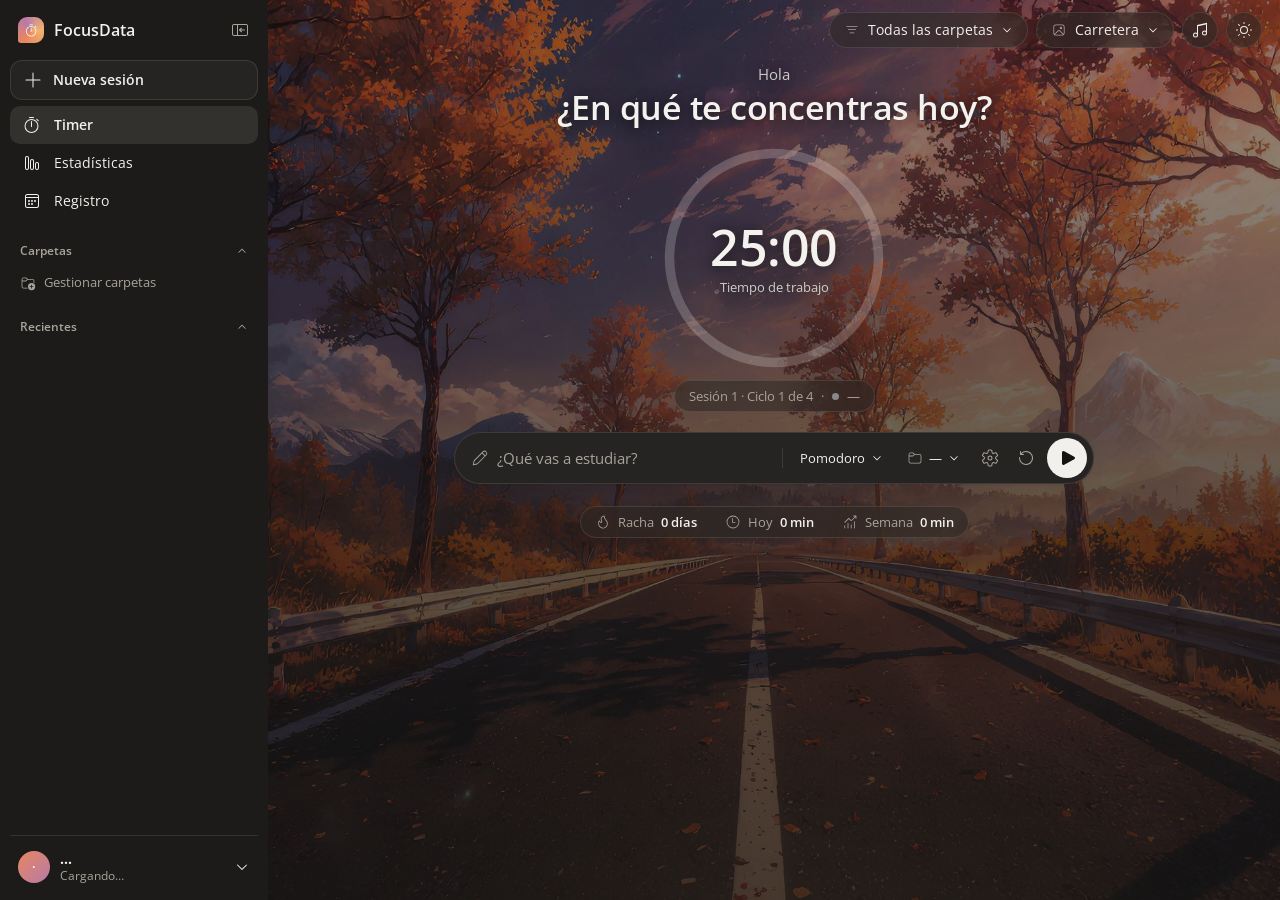
==== commit b353b4fa: "Vuelve la web a la versión cf60947 (antes del filtro temporal y lo posterior) Deshace en main todo l" ====
--- a/static/index.html
+++ b/static/index.html
@@ -78,11 +78,6 @@
         <span class="pill-label" id="btn-filter-label">Todas las carpetas</span>
         <svg class="ic s12" aria-hidden="true"><use href="/static/img/icons.svg#i-chev-down"/></svg>
       </button>
-      <button type="button" class="btn" id="btn-period" aria-haspopup="menu" aria-expanded="false" title="Filtra el periodo que ves en Estadísticas y Registro">
-        <svg class="ic s16 lead" aria-hidden="true"><use href="/static/img/icons.svg#i-calendar"/></svg>
-        <span class="pill-label" id="btn-period-label">Todo el historial</span>
-        <svg class="ic s12" aria-hidden="true"><use href="/static/img/icons.svg#i-chev-down"/></svg>
-      </button>
       <button type="button" class="btn" id="btn-scene" aria-haspopup="menu" aria-expanded="false" title="Fondo de la aplicación">
         <svg class="ic s16 lead" aria-hidden="true"><use href="/static/img/icons.svg#i-image"/></svg>
         <span class="pill-label" id="btn-scene-label">Carretera</span>
@@ -127,7 +122,6 @@
               <svg class="ic s16 lead" aria-hidden="true"><use href="/static/img/icons.svg#i-folder"/></svg><span class="pill-label" id="btn-active-label">—</span><svg class="ic s12" aria-hidden="true"><use href="/static/img/icons.svg#i-chev-down"/></svg>
             </button>
             <button type="button" class="icon-btn gear" id="btn-gear" aria-haspopup="dialog" aria-expanded="false" aria-label="Tiempos del Pomodoro" title="Tiempos del Pomodoro"><svg class="ic" aria-hidden="true"><use href="/static/img/icons.svg#i-settings"/></svg></button>
-            <button type="button" class="icon-btn" id="btn-midbreak" aria-haspopup="menu" aria-expanded="false" aria-label="Tomar un descanso intermedio" title="Descanso intermedio" hidden><svg class="ic" aria-hidden="true"><use href="/static/img/icons.svg#i-coffee"/></svg></button>
             <button type="button" class="icon-btn" id="btn-save" aria-label="Guardar sesión del cronómetro" title="Guardar sesión" hidden><svg class="ic" aria-hidden="true"><use href="/static/img/icons.svg#i-save"/></svg></button>
             <button type="button" class="icon-btn" id="btn-reset" aria-label="Reiniciar" title="Reiniciar"><svg class="ic" aria-hidden="true"><use href="/static/img/icons.svg#i-reset"/></svg></button>
             <button type="button" class="go" id="btn-toggle" aria-label="Iniciar" title="Iniciar"><svg class="ic" aria-hidden="true"><use id="btn-toggle-icon" href="/static/img/icons.svg#i-play"/></svg></button>
@@ -135,7 +129,7 @@
         </div>
 
         <div class="chips" id="chips" hidden>
-          <span class="chips-lab"><svg class="ic s16" aria-hidden="true"><use href="/static/img/icons.svg#i-sparkle"/></svg><span id="chips-lab-text">Recomendados</span></span>
+          <span class="chips-lab"><svg class="ic s16" aria-hidden="true"><use href="/static/img/icons.svg#i-sparkle"/></svg>Recomendados</span>
           <span id="chips-list" style="display:contents"></span>
         </div>
         <div class="home-stats">
@@ -162,13 +156,9 @@
                 <span class="c" style="background:var(--accent)"></span> Más</div>
             </div>
             <div class="card">
-              <div class="card-h"><h3>Distribución por tema</h3><span id="donut-sub">en todo tu historial</span></div>
+              <div class="card-h"><h3>Distribución por tema</h3><span>todo el historial</span></div>
               <div id="donut"></div>
             </div>
-          </div>
-          <div class="card">
-            <div class="card-h"><h3>Distribución por carpeta</h3><span id="fdist-sub">en todo tu historial</span></div>
-            <div id="fdist"></div>
           </div>
           <div class="card">
             <div class="card-h"><h3>Últimos 7 días</h3><span>minutos por día</span></div>
@@ -189,6 +179,9 @@
             <button type="button" class="btn sm" id="log-type" aria-haspopup="menu" aria-expanded="false">
               <svg class="ic s16 lead" aria-hidden="true"><use href="/static/img/icons.svg#i-book"/></svg><span class="pill-label" id="log-type-label">Todos los tipos</span><svg class="ic s12" aria-hidden="true"><use href="/static/img/icons.svg#i-chev-down"/></svg>
             </button>
+            <button type="button" class="btn sm" id="log-days" aria-haspopup="menu" aria-expanded="false">
+              <svg class="ic s16 lead" aria-hidden="true"><use href="/static/img/icons.svg#i-calendar"/></svg><span id="log-days-label">Últimos 7 días</span><svg class="ic s12" aria-hidden="true"><use href="/static/img/icons.svg#i-chev-down"/></svg>
+            </button>
             <button type="button" class="btn sm" id="log-export" aria-haspopup="menu" aria-expanded="false">
               <svg class="ic s16 lead" aria-hidden="true"><use href="/static/img/icons.svg#i-download"/></svg>Exportar<svg class="ic s12" aria-hidden="true"><use href="/static/img/icons.svg#i-chev-down"/></svg>
             </button>
@@ -198,7 +191,6 @@
         <div class="v-body">
           <div class="hint" id="log-count"></div>
           <div class="card flush"><div class="tbl-wrap" id="log-table"></div></div>
-          <button type="button" class="btn" id="log-more" hidden>Mostrar más</button>
         </div>
       </section>
 
--- a/static/css/app.css
+++ b/static/css/app.css
@@ -238,32 +238,6 @@
 .lg-v { font-variant-numeric: tabular-nums; }
 .lg-p { text-align: right; color: var(--muted); font-variant-numeric: tabular-nums; }
 
-/* Distribución por carpeta: barras horizontales, una por carpeta */
-.fdist { display: flex; flex-direction: column; }
-.fdist-row {
-  display: grid; grid-template-columns: 10px minmax(0, 1fr) minmax(60px, 2fr) auto 38px;
-  align-items: center; gap: 8px; height: 32px; font-size: 13px;
-  border: 0; background: none; width: 100%; text-align: left; font: inherit; color: inherit;
-  padding: 0 6px; border-radius: 6px; cursor: pointer;
-}
-.fdist-row:hover, .fdist-row:focus-visible { background: var(--hover); }
-.fdist-row.own { cursor: default; color: var(--muted); }
-.fdist-row.own:hover { background: none; }
-.fdist-row + .fdist-row { border-top: 1px solid var(--line); }
-.fdist-name { overflow: hidden; text-overflow: ellipsis; white-space: nowrap; }
-.fdist-track { height: 8px; border-radius: 4px; background: var(--track); overflow: hidden; }
-.fdist-fill { display: block; height: 100%; border-radius: 4px; background: var(--c); min-width: 2px; }
-.fdist-time { font-variant-numeric: tabular-nums; white-space: nowrap; }
-.fdist-pct { text-align: right; color: var(--muted); font-variant-numeric: tabular-nums; }
-.fdist-row.archived .dot, .fdist-row.archived .fdist-fill { opacity: .5; }
-.fdist-back {
-  display: flex; align-items: center; gap: 6px; height: 30px; margin-bottom: 4px;
-  border: 0; background: none; color: var(--muted); font-size: 12.5px; cursor: pointer;
-  padding: 0 6px; border-radius: 6px; width: 100%; text-align: left;
-}
-.fdist-back:hover, .fdist-back:focus-visible { background: var(--hover); color: var(--text); }
-.fdist-back-ic { transform: rotate(180deg); }
-
 /* Calendario de consistencia: celdas cuadradas que llenan la tarjeta */
 .heat-card { display: flex; flex-direction: column; }
 .heat-wrap { overflow-x: auto; padding: 2px; }
@@ -305,9 +279,6 @@
 .cell-folder:hover, .cell-folder[aria-expanded="true"] { background: var(--hover); border-color: var(--line); }
 .cell-folder .lbl { overflow: hidden; text-overflow: ellipsis; }
 .cell-folder .chev { color: var(--muted); }
-/* Hijo directo de .v-body (flex column, align-items: stretch por defecto): sin esto
-   el botón se estira al ancho completo de la tarjeta. */
-#log-more { align-self: flex-start; }
 
 /* Carpetas */
 .frows { display: flex; flex-direction: column; }
